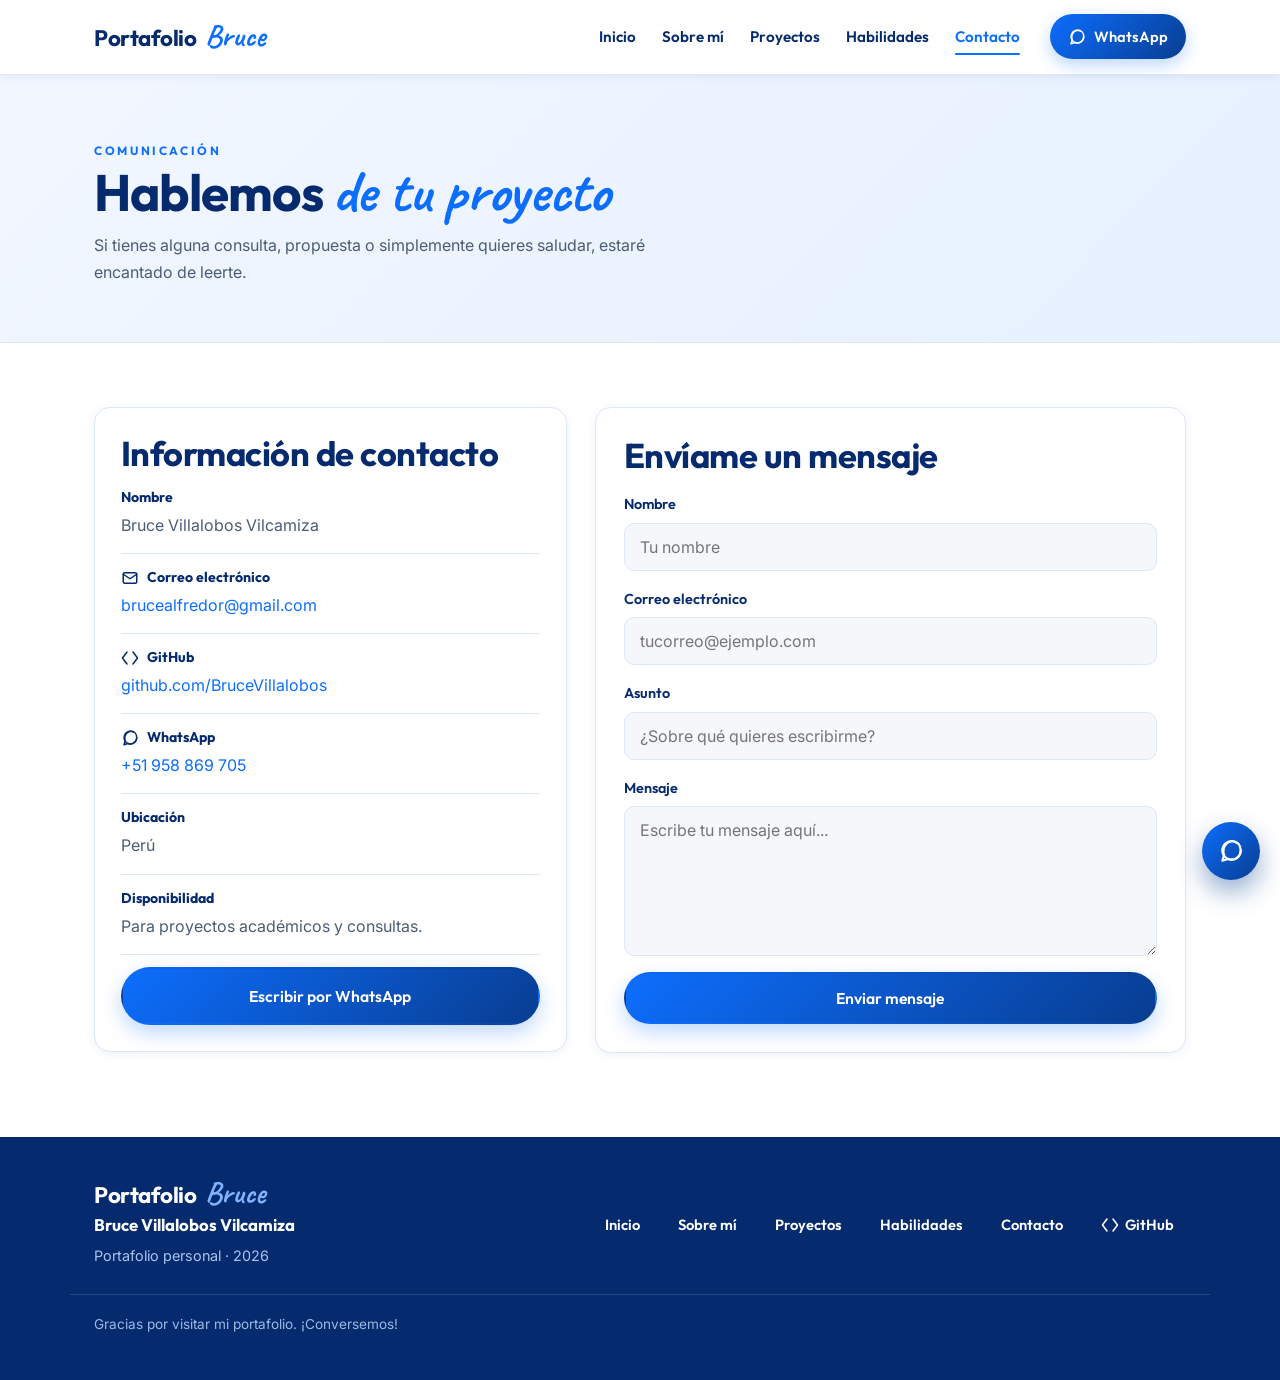
==== contacto.html @ bee2d240 "Mover archivos a la raíz" ====
﻿    <!DOCTYPE html>
    <html lang="es">
    <head>
        <meta charset="UTF-8">
        <meta name="viewport" content="width=device-width, initial-scale=1.0">
        <meta name="description" content="Datos de contacto y formulario de Bruce Villalobos Vilcamiza.">
        <meta name="theme-color" content="#083D91">
        <title>Portafolio Bruce | Contacto</title>

        <link rel="preconnect" href="https://fonts.googleapis.com">
        <link rel="preconnect" href="https://fonts.gstatic.com" crossorigin>
        <link href="https://fonts.googleapis.com/css2?family=Caveat:wght@600;700&family=Inter:wght@400;500;600&family=Outfit:wght@400;600;700;800&display=swap" rel="stylesheet">

        <link rel="stylesheet" href="css/styles.css">
    </head>
    <body>

    <a class="skip-link" href="#contenido">Saltar al contenido</a>

    <header class="site-header">
        <div class="header-inner">
            <a class="logo" href="index.html" aria-label="Portafolio Bruce, ir al inicio">
                <span class="logo-portafolio">Portafolio</span>
                <span class="logo-bruce">Bruce</span>
            </a>

            <nav aria-label="Navegación principal">
                <ul>
                    <li><a href="index.html">Inicio</a></li>
                    <li><a href="sobre-mi.html">Sobre mí</a></li>
                    <li><a href="proyectos.html">Proyectos</a></li>
                    <li><a href="habilidades.html">Habilidades</a></li>
                    <li><a class="activo" href="contacto.html">Contacto</a></li>
                </ul>
            </nav>

            <a class="btn-whatsapp" href="https://wa.me/51958869705?text=Hola%20Bruce%2C%20vi%20tu%20portafolio%20web%20y%20me%20gustar%C3%ADa%20contactarte."
            target="_blank" rel="noopener" aria-label="Escribir a Bruce por WhatsApp">
                <svg class="icono" viewBox="0 0 24 24" fill="none" stroke="currentColor" stroke-width="2" stroke-linecap="round" stroke-linejoin="round" aria-hidden="true">
                    <path d="M21 11.5a8.5 8.5 0 1 1-3.8-7.1"/>
                    <path d="M21 11.5c0 4.7-3.8 8.5-8.5 8.5-1.1 0-2.2-.2-3.1-.6L4 21l1.6-5.4a8.4 8.4 0 0 1-.6-3.1C5 6.8 8.8 3 13.5 3S21 6.8 21 11.5Z"/>
                </svg>
                <span>WhatsApp</span>
            </a>
        </div>
    </header>

    <main id="contenido">

        <section class="page-header">
            <div class="container">
                <p class="eyebrow">Comunicación</p>
                <h1>Hablemos <span class="script">de tu proyecto</span></h1>
                <p>Si tienes alguna consulta, propuesta o simplemente quieres saludar, estaré encantado de leerte.</p>
            </div>
        </section>

        <section>
            <div class="container contact-grid">

                <!-- ============ INFORMACIÓN DE CONTACTO ============ -->
                <article class="card">
                    <h2>Información de contacto</h2>

                    <div class="contact-item">
                        <strong>Nombre</strong>
                        <span>Bruce Villalobos Vilcamiza</span>
                    </div>

                    <div class="contact-item">
                        <strong>
                            <svg class="icono" viewBox="0 0 24 24" fill="none" stroke="currentColor" stroke-width="2" stroke-linecap="round" stroke-linejoin="round" aria-hidden="true">
                                <rect x="3" y="5" width="18" height="14" rx="2"/>
                                <path d="m3 7 9 6 9-6"/>
                            </svg>
                            Correo electrónico
                        </strong>
                        <span><a href="mailto:brucealfredor@gmail.com">brucealfredor@gmail.com</a></span>
                    </div>

                    <div class="contact-item">
                        <strong>
                            <svg class="icono" viewBox="0 0 24 24" fill="none" stroke="currentColor" stroke-width="2" stroke-linecap="round" stroke-linejoin="round" aria-hidden="true">
                                <polyline points="8 4 2 12 8 20"/>
                                <polyline points="16 4 22 12 16 20"/>
                            </svg>
                            GitHub
                        </strong>
                        <span><a href="https://github.com/BruceVillalobos" target="_blank" rel="noopener">github.com/BruceVillalobos</a></span>
                    </div>

                    <div class="contact-item">
                        <strong>
                            <svg class="icono" viewBox="0 0 24 24" fill="none" stroke="currentColor" stroke-width="2" stroke-linecap="round" stroke-linejoin="round" aria-hidden="true">
                                <path d="M21 11.5a8.5 8.5 0 1 1-3.8-7.1"/>
                                <path d="M21 11.5c0 4.7-3.8 8.5-8.5 8.5-1.1 0-2.2-.2-3.1-.6L4 21l1.6-5.4a8.4 8.4 0 0 1-.6-3.1C5 6.8 8.8 3 13.5 3S21 6.8 21 11.5Z"/>
                            </svg>
                            WhatsApp
                        </strong>
                        <span><a href="https://wa.me/51958869705" target="_blank" rel="noopener">+51 958 869 705</a></span>
                    </div>

                    <div class="contact-item">
                        <strong>Ubicación</strong>
                        <span>Perú</span>
                    </div>

                    <div class="contact-item">
                        <strong>Disponibilidad</strong>
                        <span>Para proyectos académicos y consultas.</span>
                    </div>

                    <a class="btn" href="https://wa.me/51958869705?text=Hola%20Bruce%2C%20vi%20tu%20portafolio%20web%20y%20me%20gustar%C3%ADa%20contactarte."
                    target="_blank" rel="noopener">Escribir por WhatsApp</a>
                </article>

                <!-- ============ FORMULARIO ============ -->
                <form action="mailto:brucealfredor@gmail.com" method="post" enctype="text/plain">
                    <h2>Envíame un mensaje</h2>

                    <div class="form-group">
                        <label for="nombre">Nombre</label>
                        <input type="text" id="nombre" name="nombre" placeholder="Tu nombre" required>
                    </div>

                    <div class="form-group">
                        <label for="correo">Correo electrónico</label>
                        <input type="email" id="correo" name="correo" placeholder="tucorreo@ejemplo.com" required>
                    </div>

                    <div class="form-group">
                        <label for="asunto">Asunto</label>
                        <input type="text" id="asunto" name="asunto" placeholder="¿Sobre qué quieres escribirme?" required>
                    </div>

                    <div class="form-group">
                        <label for="mensaje">Mensaje</label>
                        <textarea id="mensaje" name="mensaje" placeholder="Escribe tu mensaje aquí..." required></textarea>
                    </div>

                    <button class="btn" type="submit">Enviar mensaje</button>
                </form>

            </div>
        </section>

    </main>

    <footer class="site-footer">
        <div class="footer-inner">
            <div>
                <a class="logo footer-logo" href="index.html">
                    <span class="logo-portafolio">Portafolio</span>
                    <span class="logo-bruce">Bruce</span>
                </a>
                <strong>Bruce Villalobos Vilcamiza</strong>
                <p>Portafolio personal · 2026</p>
            </div>

            <nav class="footer-links" aria-label="Enlaces del pie de página">
                <a href="index.html">Inicio</a>
                <a href="sobre-mi.html">Sobre mí</a>
                <a href="proyectos.html">Proyectos</a>
                <a href="habilidades.html">Habilidades</a>
                <a href="contacto.html">Contacto</a>
                <a class="footer-github" href="https://github.com/BruceVillalobos" target="_blank" rel="noopener">
                    <svg class="icono" viewBox="0 0 24 24" fill="none" stroke="currentColor" stroke-width="2" stroke-linecap="round" stroke-linejoin="round" aria-hidden="true">
                        <polyline points="8 4 2 12 8 20"/>
                        <polyline points="16 4 22 12 16 20"/>
                    </svg>
                    GitHub
                </a>
            </nav>
        </div>

        <p class="footer-bottom">Gracias por visitar mi portafolio. ¡Conversemos!</p>
    </footer>

    <a class="whatsapp-float" href="https://wa.me/51958869705?text=Hola%20Bruce%2C%20vi%20tu%20portafolio%20web%20y%20me%20gustar%C3%ADa%20contactarte."
    target="_blank" rel="noopener" aria-label="Contactar a Bruce por WhatsApp">
        <svg class="icono" viewBox="0 0 24 24" fill="none" stroke="currentColor" stroke-width="2" stroke-linecap="round" stroke-linejoin="round" aria-hidden="true">
            <path d="M21 11.5a8.5 8.5 0 1 1-3.8-7.1"/>
            <path d="M21 11.5c0 4.7-3.8 8.5-8.5 8.5-1.1 0-2.2-.2-3.1-.6L4 21l1.6-5.4a8.4 8.4 0 0 1-.6-3.1C5 6.8 8.8 3 13.5 3S21 6.8 21 11.5Z"/>
        </svg>
    </a>

    </body>
    </html>
---- css/styles.css ----
﻿    /* =========================================================
    PORTAFOLIO BRUCE · Hoja de estilos principal
    Tecnologías: HTML5 + CSS3 (SIN JavaScript)
    Autor: Bruce Villalobos Vilcamiza
    ========================================================= */

    /* ---------- 1. RESET Y VARIABLES ---------- */
    *,
    *::before,
    *::after {
        box-sizing: border-box;
        margin: 0;
        padding: 0;
    }

    :root {
        --azul-profundo:  #052A6E;
        --azul-oscuro:    #083D91;
        --azul-electrico: #0D6EFD;
        --azul-medio:     #3B82F6;
        --azul-claro:     #E6F0FF;
        --azul-hielo:     #F2F7FF;
        --blanco:         #FFFFFF;
        --gris-azulado:   #F5F7FA;
        --texto:          #0E1B2E;
        --texto-suave:    #4C5C75;
        --borde:          #DCE7F7;

        --sombra-sm: 0 2px 10px rgba(8, 61, 145, .07);
        --sombra:    0 10px 28px rgba(8, 61, 145, .10);
        --sombra-lg: 0 20px 45px rgba(8, 61, 145, .18);

        --degradado:      linear-gradient(135deg, #0D6EFD 0%, #083D91 100%);
        --degradado-hero: linear-gradient(135deg, #052A6E 0%, #083D91 50%, #0D6EFD 100%);

        --fuente-titulos: 'Outfit', 'Segoe UI', sans-serif;
        --fuente-texto:   'Inter', 'Segoe UI', sans-serif;
        --fuente-script:  'Caveat', cursive;

        --radio:     16px;
        --radio-sm:  10px;
        --ancho-max: 1140px;
    }

    /* ---------- 2. BASE ---------- */
    html { scroll-behavior: smooth; -webkit-text-size-adjust: 100%; }

    body {
        font-family: var(--fuente-texto);
        font-size: 1rem;
        line-height: 1.7;
        color: var(--texto);
        background: var(--blanco);
        overflow-x: hidden;
    }

    img, svg { max-width: 100%; height: auto; display: block; }

    a { color: var(--azul-electrico); text-decoration: none; transition: color .25s ease; }
    a:hover { color: var(--azul-oscuro); }

    ul, ol { list-style-position: inside; }

    code {
        font-family: 'Courier New', monospace;
        background: var(--azul-claro);
        color: var(--azul-oscuro);
        padding: 2px 6px;
        border-radius: 6px;
        font-size: .9em;
    }

    /* ---------- 3. TIPOGRAFÍA ---------- */
    h1, h2, h3, h4 {
        font-family: var(--fuente-titulos);
        font-weight: 700;
        line-height: 1.15;
        color: var(--azul-profundo);
        letter-spacing: -.015em;
    }
    h1 { font-size: clamp(2rem, 5vw, 3.2rem); }
    h2 { font-size: clamp(1.5rem, 3.4vw, 2.15rem); }
    h3 { font-size: clamp(1.12rem, 2.2vw, 1.3rem); }
    p  { color: var(--texto-suave); }

    .script {
        font-family: var(--fuente-script);
        font-weight: 700;
        color: var(--azul-electrico);
        font-size: 1.18em;
        line-height: 1;
    }

    .eyebrow {
        font-family: var(--fuente-titulos);
        font-size: .75rem;
        font-weight: 700;
        letter-spacing: .22em;
        text-transform: uppercase;
        color: var(--azul-electrico);
    }

    /* ---------- 4. LAYOUT ---------- */
    .container {
        width: 100%;
        max-width: var(--ancho-max);
        margin: 0 auto;
        padding: 0 24px;
    }
    section { padding: 64px 0; }
    .section-alt { background: var(--azul-hielo); }
    .section-title { max-width: 640px; margin-bottom: 36px; }
    .section-title p { margin-top: 10px; }

    .grid-2 { display: grid; grid-template-columns: repeat(auto-fit, minmax(300px, 1fr)); gap: 24px; }
    .grid-3 { display: grid; grid-template-columns: repeat(auto-fit, minmax(280px, 1fr)); gap: 24px; }
    .grid-4 { display: grid; grid-template-columns: repeat(auto-fit, minmax(230px, 1fr)); gap: 20px; }

    /* ---------- 5. SKIP LINK ---------- */
    .skip-link {
        position: absolute;
        left: -9999px;
        top: 0;
        background: var(--azul-oscuro);
        color: var(--blanco);
        padding: 12px 20px;
        border-radius: 0 0 10px 0;
        z-index: 200;
    }
    .skip-link:focus { left: 0; color: var(--blanco); }

    /* ---------- 6. HEADER ---------- */
    .site-header {
        position: sticky;
        top: 0;
        z-index: 80;
        background: rgba(255, 255, 255, .94);
        backdrop-filter: blur(10px);
        border-bottom: 1px solid var(--borde);
        box-shadow: var(--sombra-sm);
    }
    .header-inner {
        max-width: var(--ancho-max);
        margin: 0 auto;
        padding: 14px 24px;
        display: flex;
        align-items: center;
        gap: 18px;
        flex-wrap: wrap;
    }
    .logo {
        display: inline-flex;
        align-items: baseline;
        gap: 8px;
        margin-right: auto;
        line-height: 1;
        color: var(--azul-profundo);
    }
    .logo-portafolio {
        font-family: var(--fuente-titulos);
        font-size: 1.4rem;
        font-weight: 700;
        letter-spacing: -.02em;
    }
    .logo-bruce {
        font-family: var(--fuente-script);
        font-size: 1.95rem;
        font-weight: 700;
        color: var(--azul-electrico);
        line-height: .8;
    }
    .logo:hover .logo-bruce { color: var(--azul-oscuro); }

    nav ul { display: flex; flex-wrap: wrap; gap: 2px; list-style: none; }
    nav a {
        position: relative;
        display: inline-block;
        padding: 10px 12px;
        font-family: var(--fuente-titulos);
        font-size: .95rem;
        font-weight: 600;
        color: var(--azul-profundo);
        border-radius: 8px;
        transition: color .25s ease, transform .25s ease, background .25s ease;
    }
    nav a::after {
        content: "";
        position: absolute;
        left: 12px; right: 12px; bottom: 5px;
        height: 2px;
        border-radius: 2px;
        background: var(--azul-electrico);
        transform: scaleX(0);
        transform-origin: left;
        transition: transform .3s ease;
    }
    nav a:hover, nav a:focus-visible {
        color: var(--azul-electrico);
        transform: translateY(-2px);
        background: var(--azul-hielo);
    }
    nav a:hover::after,
    nav a:focus-visible::after,
    nav a.activo::after { transform: scaleX(1); }
    nav a.activo { color: var(--azul-electrico); }

    .btn-whatsapp {
        display: inline-flex;
        align-items: center;
        gap: 8px;
        padding: 10px 18px;
        min-height: 44px;
        border-radius: 999px;
        background: var(--degradado);
        color: var(--blanco);
        font-family: var(--fuente-titulos);
        font-size: .92rem;
        font-weight: 600;
        box-shadow: 0 6px 16px rgba(13, 110, 253, .28);
        transition: transform .25s ease, box-shadow .25s ease;
    }
    .btn-whatsapp:hover {
        color: var(--blanco);
        transform: translateY(-2px);
        box-shadow: 0 10px 22px rgba(13, 110, 253, .40);
    }
    .icono { width: 18px; height: 18px; flex-shrink: 0; }

    /* ---------- 7. BOTONES ---------- */
    .btn {
        display: inline-flex;
        align-items: center;
        justify-content: center;
        gap: 8px;
        padding: 14px 28px;
        min-height: 48px;
        border: 2px solid transparent;
        border-radius: 999px;
        background: var(--degradado);
        color: var(--blanco);
        font-family: var(--fuente-titulos);
        font-size: .98rem;
        font-weight: 600;
        cursor: pointer;
        text-align: center;
        box-shadow: 0 8px 20px rgba(13, 110, 253, .26);
        transition: transform .25s ease, box-shadow .25s ease, background .25s ease, color .25s ease;
    }
    .btn:hover {
        color: var(--blanco);
        transform: translateY(-3px);
        box-shadow: 0 14px 28px rgba(13, 110, 253, .38);
    }
    .btn:active { transform: translateY(-1px); }
    .btn-secundario {
        background: var(--blanco);
        color: var(--azul-oscuro);
        border-color: var(--azul-claro);
        box-shadow: var(--sombra-sm);
    }
    .btn-secundario:hover {
        background: var(--azul-claro);
        color: var(--azul-profundo);
        box-shadow: var(--sombra);
    }
    .buttons { display: flex; flex-wrap: wrap; gap: 14px; margin-top: 28px; }

    /* ---------- 8. HERO ---------- */
    .hero {
        position: relative;
        overflow: hidden;
        padding: 84px 0 96px;
        background: var(--degradado-hero);
        color: var(--blanco);
    }
    .hero::before {
        content: "";
        position: absolute; inset: 0;
        background-image:
            linear-gradient(rgba(255, 255, 255, .055) 1px, transparent 1px),
            linear-gradient(90deg, rgba(255, 255, 255, .055) 1px, transparent 1px);
        background-size: 46px 46px;
        pointer-events: none;
    }
    .hero::after {
        content: "";
        position: absolute;
        width: 560px; height: 560px;
        top: -180px; right: -180px;
        border-radius: 50%;
        background: radial-gradient(circle, rgba(59, 130, 246, .55) 0%, rgba(59, 130, 246, 0) 70%);
        pointer-events: none;
    }
    .hero .container { position: relative; z-index: 1; }
    .hero-grid {
        display: grid;
        grid-template-columns: 1.25fr .85fr;
        gap: 48px;
        align-items: center;
    }
    .hero .eyebrow { color: #8FB8FF; }
    .hero-title { display: flex; flex-direction: column; gap: 4px; margin: 14px 0 0; color: var(--blanco); }
    .hero-saludo {
        font-family: var(--fuente-texto);
        font-size: clamp(1rem, 2.2vw, 1.2rem);
        font-weight: 500;
        color: var(--azul-claro);
    }
    .hero-nombre { font-size: clamp(2.1rem, 6vw, 3.5rem); font-weight: 800; line-height: 1.05; }
    .hero-apellido {
        font-family: var(--fuente-script);
        font-size: clamp(2.3rem, 6.6vw, 3.9rem);
        font-weight: 700;
        color: #7FB2FF;
        line-height: .95;
    }
    .hero-rol {
        display: inline-block;
        margin-top: 18px;
        padding-left: 14px;
        border-left: 4px solid var(--azul-medio);
        font-family: var(--fuente-titulos);
        font-size: clamp(1rem, 2.2vw, 1.18rem);
        font-weight: 600;
        color: var(--blanco);
    }
    .hero-texto { margin-top: 16px; max-width: 54ch; color: #D3E3FF; }
    .hero .btn-secundario {
        background: rgba(255, 255, 255, .10);
        border-color: rgba(255, 255, 255, .55);
        color: var(--blanco);
        box-shadow: none;
    }
    .hero .btn-secundario:hover { background: rgba(255, 255, 255, .20); color: var(--blanco); }

    .profile-card {
        padding: 30px 26px;
        text-align: center;
        border-radius: 24px;
        background: rgba(255, 255, 255, .10);
        border: 1px solid rgba(255, 255, 255, .26);
        backdrop-filter: blur(6px);
        box-shadow: var(--sombra-lg);
    }
    .avatar {
        width: 122px; height: 122px;
        margin: 0 auto 18px;
        border-radius: 50%;
        display: flex;
        align-items: center;
        justify-content: center;
        background: var(--degradado);
        border: 4px solid rgba(255, 255, 255, .35);
        color: var(--blanco);
        font-family: var(--fuente-titulos);
        font-size: 2.4rem;
        font-weight: 800;
        letter-spacing: .02em;
    }
    .profile-card h2 { color: var(--blanco); font-size: 1.25rem; }
    .profile-card p  { color: var(--azul-claro); font-size: .95rem; margin-top: 6px; }

    /* ---------- 9. TARJETAS ---------- */
    .card {
        position: relative;
        display: flex;
        flex-direction: column;
        gap: 12px;
        padding: 26px;
        background: var(--blanco);
        border: 1px solid var(--borde);
        border-radius: var(--radio);
        box-shadow: var(--sombra-sm);
        transition: transform .3s ease, box-shadow .3s ease, border-color .3s ease;
    }
    .card:hover {
        transform: translateY(-6px);
        border-color: var(--azul-medio);
        box-shadow: var(--sombra);
    }
    .card-icon {
        width: 48px; height: 48px;
        display: flex;
        align-items: center;
        justify-content: center;
        border-radius: 14px;
        background: var(--azul-claro);
        color: var(--azul-electrico);
        flex-shrink: 0;
    }
    .card-icon svg { width: 24px; height: 24px; }

    /* ---------- 10. TARJETAS DE PROYECTO ---------- */
    .project-card { gap: 14px; }

    .project-media {
        position: relative;
        margin: 0;
        width: 100%;
        aspect-ratio: 16 / 9;
        border-radius: 12px;
        overflow: hidden;
        background: linear-gradient(135deg, var(--azul-claro) 0%, var(--azul-hielo) 100%);
        border: 1px solid var(--borde);
    }

    .project-media img {
        width: 100%;
        height: 100%;
        object-fit: cover;
        object-position: center;
        display: block;
        transition: transform .5s ease;
    }

    .project-card:hover .project-media img { transform: scale(1.05); }

    .project-media::after {
        content: "";
        position: absolute;
        inset: 0;
        background: linear-gradient(
            180deg,
            rgba(5, 42, 110, 0) 55%,
            rgba(5, 42, 110, .35) 100%
        );
        pointer-events: none;
        transition: opacity .4s ease;
    }
    .project-card:hover .project-media::after { opacity: .75; }

    .project-number {
        font-family: var(--fuente-titulos);
        font-size: .8rem;
        font-weight: 700;
        letter-spacing: .18em;
        color: var(--azul-medio);
    }
    .project-card .btn { margin-top: auto; align-self: flex-start; }

    /* ---------- 11. BADGES ---------- */
    .badges { display: flex; flex-wrap: wrap; gap: 8px; }
    .badge {
        display: inline-block;
        padding: 6px 14px;
        border-radius: 999px;
        background: var(--azul-claro);
        color: var(--azul-oscuro);
        font-family: var(--fuente-titulos);
        font-size: .8rem;
        font-weight: 600;
    }

    /* ---------- 12. LISTAS ---------- */
    .list { list-style: none; display: flex; flex-direction: column; gap: 10px; }
    .list li { position: relative; padding-left: 26px; color: var(--texto-suave); }
    .list li::before {
        content: "";
        position: absolute;
        left: 0; top: .62em;
        width: 9px; height: 9px;
        border-radius: 50%;
        background: var(--degradado);
    }

    /* ---------- 13. SKILLS ---------- */
    .skill-list { list-style: none; display: flex; flex-direction: column; gap: 18px; }
    .skill-name {
        display: flex;
        justify-content: space-between;
        gap: 12px;
        margin-bottom: 8px;
        font-family: var(--fuente-titulos);
        font-size: .92rem;
        font-weight: 600;
        color: var(--azul-profundo);
    }
    .skill-name span:last-child { color: var(--texto-suave); font-weight: 500; }
    .skill-bar { height: 10px; border-radius: 999px; background: var(--azul-claro); overflow: hidden; }
    .skill-level { height: 100%; border-radius: 999px; background: var(--degradado); }

    /* ---------- 14. PAGE HEADER ---------- */
    .page-header {
        padding: 56px 0;
        background: linear-gradient(135deg, var(--azul-hielo) 0%, var(--azul-claro) 100%);
        border-bottom: 1px solid var(--borde);
    }
    .page-header p { margin-top: 10px; max-width: 62ch; }

    /* ---------- 15. CTA ---------- */
    .cta {
        display: flex;
        flex-wrap: wrap;
        align-items: center;
        justify-content: space-between;
        gap: 22px;
        padding: 32px 34px;
        border-radius: var(--radio);
        background: var(--degradado);
        color: var(--blanco);
        box-shadow: var(--sombra);
    }
    .cta h2, .cta h3 { color: var(--blanco); }
    .cta p { color: #D3E3FF; margin-top: 6px; }
    .cta .btn { background: var(--blanco); color: var(--azul-oscuro); box-shadow: 0 8px 20px rgba(0, 0, 0, .18); }
    .cta .btn:hover { background: var(--azul-claro); color: var(--azul-profundo); }

    /* ---------- 16. CONTACTO Y FORMULARIOS ---------- */
    .contact-grid {
        display: grid;
        grid-template-columns: 1fr 1.25fr;
        gap: 28px;
        align-items: start;
    }
    .contact-item {
        display: flex;
        flex-direction: column;
        gap: 2px;
        padding-bottom: 14px;
        border-bottom: 1px solid var(--borde);
    }
    .contact-item:last-child { border-bottom: none; padding-bottom: 0; }
    .contact-item strong {
        display: flex;
        align-items: center;
        gap: 8px;
        font-family: var(--fuente-titulos);
        font-size: .88rem;
        color: var(--azul-profundo);
    }
    .contact-item span { color: var(--texto-suave); word-break: break-word; }

    form {
        display: flex;
        flex-direction: column;
        gap: 16px;
        padding: 28px;
        background: var(--blanco);
        border: 1px solid var(--borde);
        border-radius: var(--radio);
        box-shadow: var(--sombra-sm);
        width: 100%;
    }
    .form-nota {
        font-size: .88rem;
        background: var(--azul-hielo);
        border-left: 4px solid var(--azul-medio);
        border-radius: 8px;
        padding: 10px 14px;
    }
    .form-group { display: flex; flex-direction: column; gap: 6px; }
    label {
        font-family: var(--fuente-titulos);
        font-size: .9rem;
        font-weight: 600;
        color: var(--azul-profundo);
    }
    input, textarea, select {
        width: 100%;
        font-family: inherit;
        font-size: 1rem;
        color: var(--texto);
        padding: 13px 15px;
        border: 1px solid var(--borde);
        border-radius: var(--radio-sm);
        background: var(--gris-azulado);
        transition: border-color .25s ease, box-shadow .25s ease, background .25s ease;
    }
    input:focus, textarea:focus, select:focus {
        outline: none;
        background: var(--blanco);
        border-color: var(--azul-electrico);
        box-shadow: 0 0 0 4px rgba(13, 110, 253, .15);
    }
    textarea { min-height: 150px; resize: vertical; }

    /* ---------- 17. COMPONENTES PROYECTOS INTERNOS ---------- */
    .price { font-family: var(--fuente-titulos); font-size: 1.15rem; font-weight: 700; color: var(--azul-oscuro); }
    .stars { color: var(--azul-electrico); letter-spacing: 3px; font-size: 1.05rem; }

    .review-card { gap: 10px; }
    .review-author { display: flex; align-items: center; gap: 12px; margin-top: 6px; }
    .review-avatar {
        width: 44px; height: 44px;
        border-radius: 50%;
        display: flex;
        align-items: center;
        justify-content: center;
        background: var(--degradado);
        color: var(--blanco);
        font-family: var(--fuente-titulos);
        font-weight: 700;
        font-size: .95rem;
        flex-shrink: 0;
    }
    .review-author strong { display: block; font-family: var(--fuente-titulos); font-size: .95rem; color: var(--azul-profundo); }
    .review-author small { color: var(--texto-suave); }

    .faq-item {
        background: var(--blanco);
        border: 1px solid var(--borde);
        border-radius: var(--radio-sm);
        padding: 16px 20px;
        margin-bottom: 12px;
        transition: border-color .25s ease, box-shadow .25s ease;
    }
    .faq-item[open] { border-color: var(--azul-medio); box-shadow: var(--sombra-sm); }
    .faq-item summary {
        cursor: pointer;
        font-family: var(--fuente-titulos);
        font-weight: 600;
        color: var(--azul-profundo);
        list-style: none;
        display: flex;
        justify-content: space-between;
        gap: 12px;
        align-items: center;
    }
    .faq-item summary::-webkit-details-marker { display: none; }
    .faq-item summary::after {
        content: "+";
        font-size: 1.4rem;
        line-height: 1;
        color: var(--azul-electrico);
        transition: transform .25s ease;
    }
    .faq-item[open] summary::after { content: "–"; }
    .faq-item p { margin-top: 12px; }

    .project-nav { display: flex; flex-wrap: wrap; gap: 12px; margin-top: 28px; }

    /* ---------- 18. FOOTER ---------- */
    .site-footer {
        margin-top: 20px;
        padding: 44px 0;
        background: var(--azul-profundo);
        color: #C7D8F5;
    }
    .footer-inner {
        max-width: var(--ancho-max);
        margin: 0 auto;
        padding: 0 24px;
        display: flex;
        flex-wrap: wrap;
        align-items: center;
        justify-content: space-between;
        gap: 24px;
    }
    .footer-inner strong {
        display: block;
        font-family: var(--fuente-titulos);
        font-size: 1.05rem;
        color: var(--blanco);
    }
    .footer-inner p { color: #A9C4EC; font-size: .9rem; margin-top: 4px; }
    .footer-logo .logo-portafolio { color: var(--blanco); }
    .footer-logo .logo-bruce      { color: #7FB2FF; }
    .footer-links { display: flex; flex-wrap: wrap; align-items: center; gap: 6px 14px; }
    .site-footer a { color: var(--blanco); font-size: .92rem; transition: color .25s ease, opacity .25s ease; }
    .site-footer a:hover { color: #9CC6FF; }
    .footer-github { display: inline-flex; align-items: center; gap: 6px; }
    .footer-bottom {
        max-width: var(--ancho-max);
        margin: 26px auto 0;
        padding: 18px 24px 0;
        border-top: 1px solid rgba(255, 255, 255, .14);
        font-size: .85rem;
        color: #9DB9E4;
    }

    /* ---------- 19. WHATSAPP FLOTANTE ---------- */
    .whatsapp-float {
        position: fixed;
        right: 20px; bottom: 20px;
        z-index: 90;
        width: 58px; height: 58px;
        display: flex;
        align-items: center;
        justify-content: center;
        border-radius: 50%;
        background: var(--degradado);
        color: var(--blanco);
        box-shadow: 0 12px 26px rgba(8, 61, 145, .42);
        transition: transform .25s ease, box-shadow .25s ease;
    }
    .whatsapp-float:hover {
        color: var(--blanco);
        transform: translateY(-4px) scale(1.06);
        box-shadow: 0 18px 34px rgba(8, 61, 145, .52);
    }
    .whatsapp-float .icono { width: 26px; height: 26px; }

    /* ---------- 20. RESPONSIVE TABLET ---------- */
    @media (max-width: 1024px) {
        section { padding: 56px 0; }
        .hero { padding: 68px 0 78px; }
        .hero-grid { grid-template-columns: 1fr; gap: 36px; }
        .profile-card { max-width: 420px; }
        .contact-grid { grid-template-columns: 1fr; }
        .grid-4 { gap: 18px; }
    }

    /* ---------- 21. RESPONSIVE TABLET PEQUEÑA ---------- */
    @media (max-width: 860px) {
        .header-inner { padding: 12px 20px; gap: 10px; }
        nav { order: 3; width: 100%; }
        nav ul { justify-content: center; gap: 0 2px; }
        nav a { padding: 9px 11px; font-size: .9rem; }
        nav a::after { left: 11px; right: 11px; }
        .logo-portafolio { font-size: 1.25rem; }
        .logo-bruce      { font-size: 1.7rem; }
        .cta {
            flex-direction: column;
            align-items: flex-start;
            text-align: left;
            padding: 28px;
        }
        .cta .btn { width: 100%; }
    }

    /* ---------- 22. RESPONSIVE CELULAR ---------- */
    @media (max-width: 640px) {
        .container { padding: 0 18px; }
        section { padding: 46px 0; }
        .hero { padding: 52px 0 60px; text-align: left; }
        .hero-texto { max-width: 100%; }
        .buttons { flex-direction: column; align-items: stretch; }
        .buttons .btn { width: 100%; }
        .profile-card { max-width: 100%; padding: 24px 20px; }
        .avatar { width: 104px; height: 104px; font-size: 2rem; }
        .page-header { padding: 42px 0; }
        .card { padding: 22px; }
        .grid-2, .grid-3, .grid-4 { grid-template-columns: 1fr; }
        form { padding: 22px; }
        .footer-inner { flex-direction: column; align-items: flex-start; gap: 18px; }
        .footer-links { gap: 8px 16px; }
        .site-footer { padding-bottom: 84px; }
        .whatsapp-float { right: 14px; bottom: 14px; width: 54px; height: 54px; }
        .project-card:hover .project-media img { transform: none; }
    }

    /* ---------- 23. RESPONSIVE CELULAR PEQUEÑO ---------- */
    @media (max-width: 400px) {
        .container { padding: 0 14px; }
        .header-inner { padding: 10px 14px; gap: 8px; }
        .logo-portafolio { font-size: 1.1rem; }
        .logo-bruce      { font-size: 1.5rem; }
        .btn-whatsapp { padding: 10px 12px; }
        .btn-whatsapp span { display: none; }
        nav a { padding: 8px 9px; font-size: .84rem; }
        nav a::after { left: 9px; right: 9px; bottom: 3px; }
        h1 { font-size: 1.85rem; }
        h2 { font-size: 1.4rem; }
        .hero-nombre  { font-size: 1.9rem; }
        .hero-apellido { font-size: 2.1rem; }
        .card { padding: 18px; }
        .btn { padding: 13px 22px; font-size: .94rem; }
        .badge { font-size: .75rem; padding: 5px 11px; }
    }

    /* ---------- 24. ACCESIBILIDAD ---------- */
    :focus-visible { outline: 3px solid var(--azul-electrico); outline-offset: 2px; border-radius: 6px; }

    @media (prefers-reduced-motion: reduce) {
        *, *::before, *::after {
            animation-duration: .01ms !important;
            transition-duration: .01ms !important;
            scroll-behavior: auto !important;
        }
    }
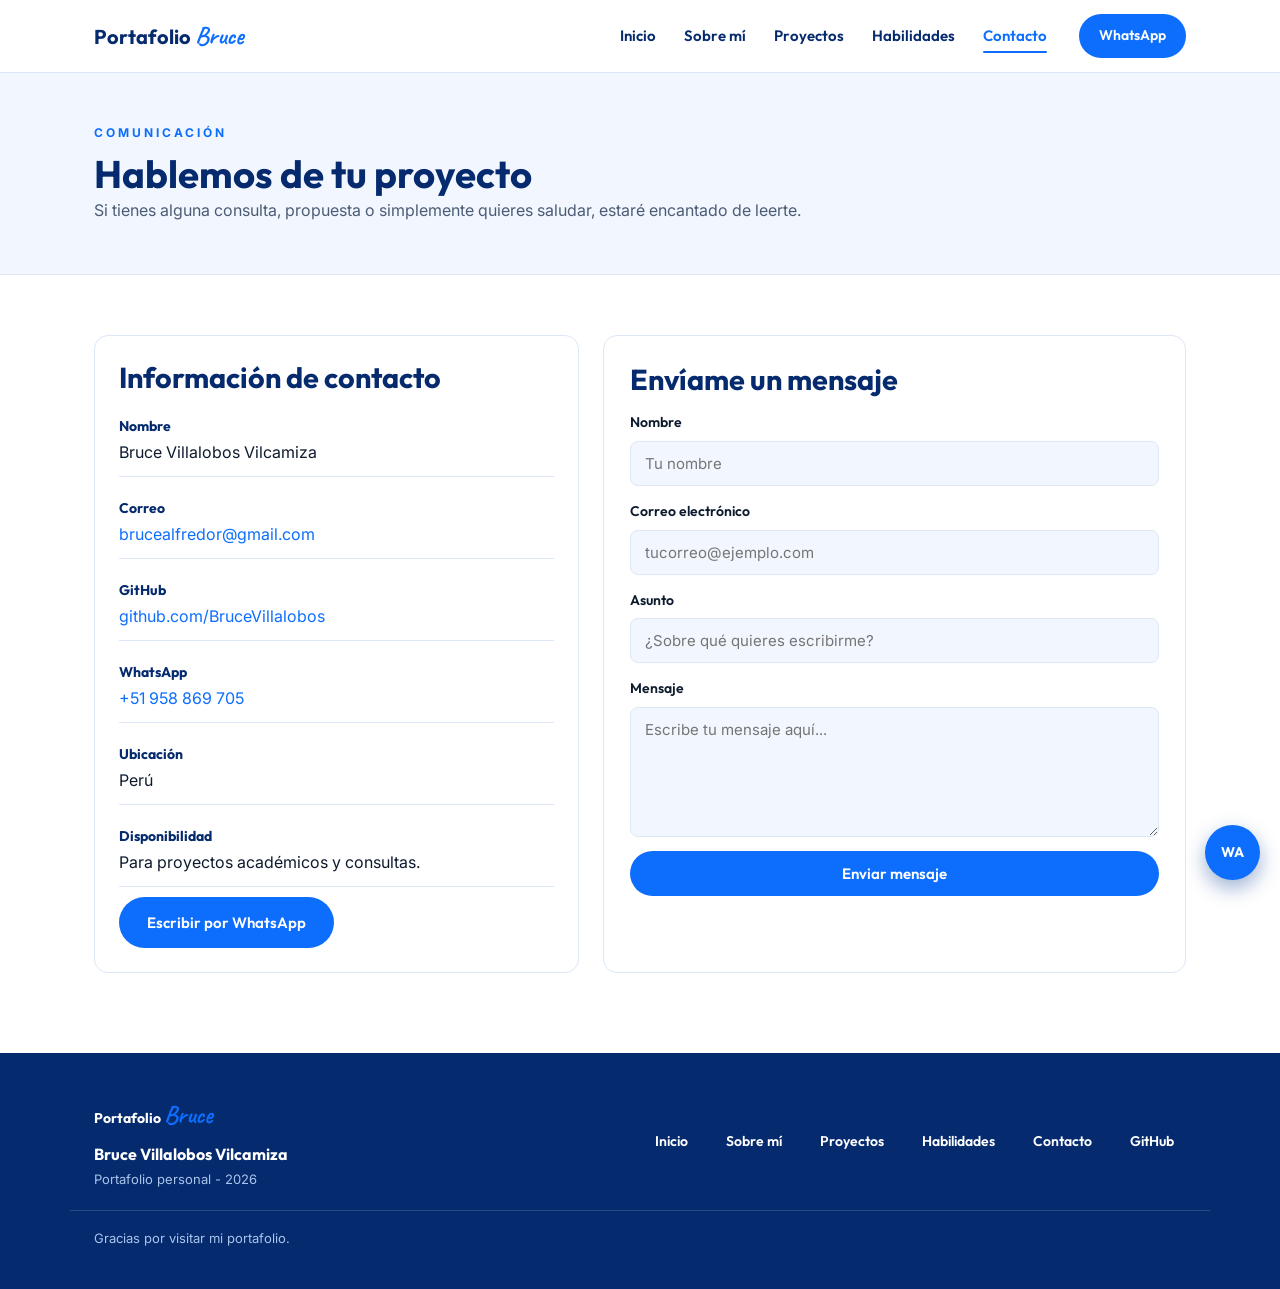
==== commit ab53253d: "Portafolio final con sangría y estructura limpia" ====
--- a/contacto.html
+++ b/contacto.html
@@ -3,186 +3,108 @@
     <head>
         <meta charset="UTF-8">
         <meta name="viewport" content="width=device-width, initial-scale=1.0">
+        <title>Portafolio Bruce | Contacto</title>
         <meta name="description" content="Datos de contacto y formulario de Bruce Villalobos Vilcamiza.">
-        <meta name="theme-color" content="#083D91">
-        <title>Portafolio Bruce | Contacto</title>
-
-        <link rel="preconnect" href="https://fonts.googleapis.com">
-        <link rel="preconnect" href="https://fonts.gstatic.com" crossorigin>
-        <link href="https://fonts.googleapis.com/css2?family=Caveat:wght@600;700&family=Inter:wght@400;500;600&family=Outfit:wght@400;600;700;800&display=swap" rel="stylesheet">
-
+        <link rel="icon" type="image/svg+xml" href="favicon.svg">
+        <link href="https://fonts.googleapis.com/css2?family=Caveat:wght@700&family=Inter:wght@400;500&family=Outfit:wght@600;700;800&display=swap" rel="stylesheet">
         <link rel="stylesheet" href="css/styles.css">
     </head>
     <body>
-
-    <a class="skip-link" href="#contenido">Saltar al contenido</a>
-
-    <header class="site-header">
-        <div class="header-inner">
-            <a class="logo" href="index.html" aria-label="Portafolio Bruce, ir al inicio">
-                <span class="logo-portafolio">Portafolio</span>
-                <span class="logo-bruce">Bruce</span>
-            </a>
-
-            <nav aria-label="Navegación principal">
-                <ul>
-                    <li><a href="index.html">Inicio</a></li>
-                    <li><a href="sobre-mi.html">Sobre mí</a></li>
-                    <li><a href="proyectos.html">Proyectos</a></li>
-                    <li><a href="habilidades.html">Habilidades</a></li>
-                    <li><a class="activo" href="contacto.html">Contacto</a></li>
-                </ul>
-            </nav>
-
-            <a class="btn-whatsapp" href="https://wa.me/51958869705?text=Hola%20Bruce%2C%20vi%20tu%20portafolio%20web%20y%20me%20gustar%C3%ADa%20contactarte."
-            target="_blank" rel="noopener" aria-label="Escribir a Bruce por WhatsApp">
-                <svg class="icono" viewBox="0 0 24 24" fill="none" stroke="currentColor" stroke-width="2" stroke-linecap="round" stroke-linejoin="round" aria-hidden="true">
-                    <path d="M21 11.5a8.5 8.5 0 1 1-3.8-7.1"/>
-                    <path d="M21 11.5c0 4.7-3.8 8.5-8.5 8.5-1.1 0-2.2-.2-3.1-.6L4 21l1.6-5.4a8.4 8.4 0 0 1-.6-3.1C5 6.8 8.8 3 13.5 3S21 6.8 21 11.5Z"/>
-                </svg>
-                <span>WhatsApp</span>
-            </a>
-        </div>
-    </header>
-
-    <main id="contenido">
-
-        <section class="page-header">
-            <div class="container">
-                <p class="eyebrow">Comunicación</p>
-                <h1>Hablemos <span class="script">de tu proyecto</span></h1>
-                <p>Si tienes alguna consulta, propuesta o simplemente quieres saludar, estaré encantado de leerte.</p>
+        <a class="skip-link" href="#contenido">Ir al contenido</a>
+        <header class="cabecera">
+            <div class="contenedor">
+                <a class="logo" href="index.html">Portafolio <span class="logo-bruce">Bruce</span></a>
+                <nav aria-label="Menú principal">
+                    <ul>
+                        <li><a href="index.html">Inicio</a></li>
+                        <li><a href="sobre-mi.html">Sobre mí</a></li>
+                        <li><a href="proyectos.html">Proyectos</a></li>
+                        <li><a href="habilidades.html">Habilidades</a></li>
+                        <li><a class="activo" href="contacto.html">Contacto</a></li>
+                    </ul>
+                </nav>
+                <a class="btn-whatsapp" href="https://wa.me/51958869705" target="_blank" rel="noopener">WhatsApp</a>
             </div>
-        </section>
-
-        <section>
-            <div class="container contact-grid">
-
-                <!-- ============ INFORMACIÓN DE CONTACTO ============ -->
-                <article class="card">
-                    <h2>Información de contacto</h2>
-
-                    <div class="contact-item">
-                        <strong>Nombre</strong>
-                        <span>Bruce Villalobos Vilcamiza</span>
-                    </div>
-
-                    <div class="contact-item">
-                        <strong>
-                            <svg class="icono" viewBox="0 0 24 24" fill="none" stroke="currentColor" stroke-width="2" stroke-linecap="round" stroke-linejoin="round" aria-hidden="true">
-                                <rect x="3" y="5" width="18" height="14" rx="2"/>
-                                <path d="m3 7 9 6 9-6"/>
-                            </svg>
-                            Correo electrónico
-                        </strong>
-                        <span><a href="mailto:brucealfredor@gmail.com">brucealfredor@gmail.com</a></span>
-                    </div>
-
-                    <div class="contact-item">
-                        <strong>
-                            <svg class="icono" viewBox="0 0 24 24" fill="none" stroke="currentColor" stroke-width="2" stroke-linecap="round" stroke-linejoin="round" aria-hidden="true">
-                                <polyline points="8 4 2 12 8 20"/>
-                                <polyline points="16 4 22 12 16 20"/>
-                            </svg>
-                            GitHub
-                        </strong>
-                        <span><a href="https://github.com/BruceVillalobos" target="_blank" rel="noopener">github.com/BruceVillalobos</a></span>
-                    </div>
-
-                    <div class="contact-item">
-                        <strong>
-                            <svg class="icono" viewBox="0 0 24 24" fill="none" stroke="currentColor" stroke-width="2" stroke-linecap="round" stroke-linejoin="round" aria-hidden="true">
-                                <path d="M21 11.5a8.5 8.5 0 1 1-3.8-7.1"/>
-                                <path d="M21 11.5c0 4.7-3.8 8.5-8.5 8.5-1.1 0-2.2-.2-3.1-.6L4 21l1.6-5.4a8.4 8.4 0 0 1-.6-3.1C5 6.8 8.8 3 13.5 3S21 6.8 21 11.5Z"/>
-                            </svg>
-                            WhatsApp
-                        </strong>
-                        <span><a href="https://wa.me/51958869705" target="_blank" rel="noopener">+51 958 869 705</a></span>
-                    </div>
-
-                    <div class="contact-item">
-                        <strong>Ubicación</strong>
-                        <span>Perú</span>
-                    </div>
-
-                    <div class="contact-item">
-                        <strong>Disponibilidad</strong>
-                        <span>Para proyectos académicos y consultas.</span>
-                    </div>
-
-                    <a class="btn" href="https://wa.me/51958869705?text=Hola%20Bruce%2C%20vi%20tu%20portafolio%20web%20y%20me%20gustar%C3%ADa%20contactarte."
-                    target="_blank" rel="noopener">Escribir por WhatsApp</a>
-                </article>
-
-                <!-- ============ FORMULARIO ============ -->
-                <form action="mailto:brucealfredor@gmail.com" method="post" enctype="text/plain">
-                    <h2>Envíame un mensaje</h2>
-
-                    <div class="form-group">
-                        <label for="nombre">Nombre</label>
-                        <input type="text" id="nombre" name="nombre" placeholder="Tu nombre" required>
-                    </div>
-
-                    <div class="form-group">
-                        <label for="correo">Correo electrónico</label>
-                        <input type="email" id="correo" name="correo" placeholder="tucorreo@ejemplo.com" required>
-                    </div>
-
-                    <div class="form-group">
-                        <label for="asunto">Asunto</label>
-                        <input type="text" id="asunto" name="asunto" placeholder="¿Sobre qué quieres escribirme?" required>
-                    </div>
-
-                    <div class="form-group">
-                        <label for="mensaje">Mensaje</label>
-                        <textarea id="mensaje" name="mensaje" placeholder="Escribe tu mensaje aquí..." required></textarea>
-                    </div>
-
-                    <button class="btn" type="submit">Enviar mensaje</button>
-                </form>
-
+        </header>
+        <main id="contenido">
+            <section class="encabezado-pagina">
+                <div class="contenedor">
+                    <p class="etiqueta">Comunicación</p>
+                    <h1>Hablemos de tu proyecto</h1>
+                    <p>Si tienes alguna consulta, propuesta o simplemente quieres saludar, estaré encantado de leerte.</p>
+                </div>
+            </section>
+            <section>
+                <div class="contenedor contacto-grid">
+                    <article class="tarjeta">
+                        <h2>Información de contacto</h2>
+                        <div class="dato">
+                            <strong>Nombre</strong>
+                            <span>Bruce Villalobos Vilcamiza</span>
+                        </div>
+                        <div class="dato">
+                            <strong>Correo</strong>
+                            <a href="mailto:brucealfredor@gmail.com">brucealfredor@gmail.com</a>
+                        </div>
+                        <div class="dato">
+                            <strong>GitHub</strong>
+                            <a href="https://github.com/BruceVillalobos" target="_blank" rel="noopener">github.com/BruceVillalobos</a>
+                        </div>
+                        <div class="dato">
+                            <strong>WhatsApp</strong>
+                            <a href="https://wa.me/51958869705" target="_blank" rel="noopener">+51 958 869 705</a>
+                        </div>
+                        <div class="dato">
+                            <strong>Ubicación</strong>
+                            <span>Perú</span>
+                        </div>
+                        <div class="dato">
+                            <strong>Disponibilidad</strong>
+                            <span>Para proyectos académicos y consultas.</span>
+                        </div>
+                        <a class="boton" href="https://wa.me/51958869705" target="_blank" rel="noopener">Escribir por WhatsApp</a>
+                    </article>
+                    <form action="mailto:brucealfredor@gmail.com" method="post" enctype="text/plain">
+                        <h2>Envíame un mensaje</h2>
+                        <div class="campo">
+                            <label for="nombre">Nombre</label>
+                            <input type="text" id="nombre" name="nombre" placeholder="Tu nombre" required>
+                        </div>
+                        <div class="campo">
+                            <label for="correo">Correo electrónico</label>
+                            <input type="email" id="correo" name="correo" placeholder="tucorreo@ejemplo.com" required>
+                        </div>
+                        <div class="campo">
+                            <label for="asunto">Asunto</label>
+                            <input type="text" id="asunto" name="asunto" placeholder="¿Sobre qué quieres escribirme?" required>
+                        </div>
+                        <div class="campo">
+                            <label for="mensaje">Mensaje</label>
+                            <textarea id="mensaje" name="mensaje" placeholder="Escribe tu mensaje aquí..." required></textarea>
+                        </div>
+                        <button class="boton" type="submit">Enviar mensaje</button>
+                    </form>
+                </div>
+            </section>
+        </main>
+        <footer class="pie">
+            <div class="contenedor">
+                <div>
+                    <a class="logo" href="index.html">Portafolio <span class="logo-bruce">Bruce</span></a>
+                    <strong>Bruce Villalobos Vilcamiza</strong>
+                    <p>Portafolio personal - 2026</p>
+                </div>
+                <nav class="enlaces-pie" aria-label="Enlaces del pie">
+                    <a href="index.html">Inicio</a>
+                    <a href="sobre-mi.html">Sobre mí</a>
+                    <a href="proyectos.html">Proyectos</a>
+                    <a href="habilidades.html">Habilidades</a>
+                    <a href="contacto.html">Contacto</a>
+                    <a href="https://github.com/BruceVillalobos" target="_blank" rel="noopener">GitHub</a>
+                </nav>
             </div>
-        </section>
-
-    </main>
-
-    <footer class="site-footer">
-        <div class="footer-inner">
-            <div>
-                <a class="logo footer-logo" href="index.html">
-                    <span class="logo-portafolio">Portafolio</span>
-                    <span class="logo-bruce">Bruce</span>
-                </a>
-                <strong>Bruce Villalobos Vilcamiza</strong>
-                <p>Portafolio personal · 2026</p>
-            </div>
-
-            <nav class="footer-links" aria-label="Enlaces del pie de página">
-                <a href="index.html">Inicio</a>
-                <a href="sobre-mi.html">Sobre mí</a>
-                <a href="proyectos.html">Proyectos</a>
-                <a href="habilidades.html">Habilidades</a>
-                <a href="contacto.html">Contacto</a>
-                <a class="footer-github" href="https://github.com/BruceVillalobos" target="_blank" rel="noopener">
-                    <svg class="icono" viewBox="0 0 24 24" fill="none" stroke="currentColor" stroke-width="2" stroke-linecap="round" stroke-linejoin="round" aria-hidden="true">
-                        <polyline points="8 4 2 12 8 20"/>
-                        <polyline points="16 4 22 12 16 20"/>
-                    </svg>
-                    GitHub
-                </a>
-            </nav>
-        </div>
-
-        <p class="footer-bottom">Gracias por visitar mi portafolio. ¡Conversemos!</p>
-    </footer>
-
-    <a class="whatsapp-float" href="https://wa.me/51958869705?text=Hola%20Bruce%2C%20vi%20tu%20portafolio%20web%20y%20me%20gustar%C3%ADa%20contactarte."
-    target="_blank" rel="noopener" aria-label="Contactar a Bruce por WhatsApp">
-        <svg class="icono" viewBox="0 0 24 24" fill="none" stroke="currentColor" stroke-width="2" stroke-linecap="round" stroke-linejoin="round" aria-hidden="true">
-            <path d="M21 11.5a8.5 8.5 0 1 1-3.8-7.1"/>
-            <path d="M21 11.5c0 4.7-3.8 8.5-8.5 8.5-1.1 0-2.2-.2-3.1-.6L4 21l1.6-5.4a8.4 8.4 0 0 1-.6-3.1C5 6.8 8.8 3 13.5 3S21 6.8 21 11.5Z"/>
-        </svg>
-    </a>
-
+            <p class="copyright">Gracias por visitar mi portafolio.</p>
+        </footer>
+        <a class="whatsapp-flotante" href="https://wa.me/51958869705" target="_blank" rel="noopener" aria-label="Contactar por WhatsApp">WA</a>
     </body>
     </html>
--- a/css/styles.css
+++ b/css/styles.css
@@ -1,770 +1,655 @@
-﻿    /* =========================================================
-    PORTAFOLIO BRUCE · Hoja de estilos principal
-    Tecnologías: HTML5 + CSS3 (SIN JavaScript)
-    Autor: Bruce Villalobos Vilcamiza
-    ========================================================= */
-
-    /* ---------- 1. RESET Y VARIABLES ---------- */
-    *,
-    *::before,
-    *::after {
-        box-sizing: border-box;
-        margin: 0;
-        padding: 0;
-    }
+﻿    * { margin: 0; padding: 0; box-sizing: border-box; }
 
     :root {
-        --azul-profundo:  #052A6E;
-        --azul-oscuro:    #083D91;
-        --azul-electrico: #0D6EFD;
-        --azul-medio:     #3B82F6;
-        --azul-claro:     #E6F0FF;
-        --azul-hielo:     #F2F7FF;
-        --blanco:         #FFFFFF;
-        --gris-azulado:   #F5F7FA;
-        --texto:          #0E1B2E;
-        --texto-suave:    #4C5C75;
-        --borde:          #DCE7F7;
-
-        --sombra-sm: 0 2px 10px rgba(8, 61, 145, .07);
-        --sombra:    0 10px 28px rgba(8, 61, 145, .10);
-        --sombra-lg: 0 20px 45px rgba(8, 61, 145, .18);
-
-        --degradado:      linear-gradient(135deg, #0D6EFD 0%, #083D91 100%);
-        --degradado-hero: linear-gradient(135deg, #052A6E 0%, #083D91 50%, #0D6EFD 100%);
-
-        --fuente-titulos: 'Outfit', 'Segoe UI', sans-serif;
-        --fuente-texto:   'Inter', 'Segoe UI', sans-serif;
-        --fuente-script:  'Caveat', cursive;
-
-        --radio:     16px;
-        --radio-sm:  10px;
-        --ancho-max: 1140px;
-    }
-
-    /* ---------- 2. BASE ---------- */
-    html { scroll-behavior: smooth; -webkit-text-size-adjust: 100%; }
+        --azul: #0D6EFD;
+        --azul-oscuro: #083D91;
+        --gris: #4C5C75;
+        --borde: #DCE7F7;
+    }
 
     body {
-        font-family: var(--fuente-texto);
-        font-size: 1rem;
+        font-family: 'Inter', sans-serif;
         line-height: 1.7;
-        color: var(--texto);
-        background: var(--blanco);
-        overflow-x: hidden;
-    }
-
-    img, svg { max-width: 100%; height: auto; display: block; }
-
-    a { color: var(--azul-electrico); text-decoration: none; transition: color .25s ease; }
-    a:hover { color: var(--azul-oscuro); }
-
-    ul, ol { list-style-position: inside; }
-
-    code {
-        font-family: 'Courier New', monospace;
-        background: var(--azul-claro);
+        color: #0E1B2E;
+        background: white;
+    }
+
+    img {
+        max-width: 100%;
+        display: block;
+    }
+
+    a {
+        color: var(--azul);
+        text-decoration: none;
+    }
+
+    a:hover {
         color: var(--azul-oscuro);
-        padding: 2px 6px;
-        border-radius: 6px;
-        font-size: .9em;
-    }
-
-    /* ---------- 3. TIPOGRAFÍA ---------- */
-    h1, h2, h3, h4 {
-        font-family: var(--fuente-titulos);
-        font-weight: 700;
-        line-height: 1.15;
-        color: var(--azul-profundo);
-        letter-spacing: -.015em;
-    }
-    h1 { font-size: clamp(2rem, 5vw, 3.2rem); }
-    h2 { font-size: clamp(1.5rem, 3.4vw, 2.15rem); }
-    h3 { font-size: clamp(1.12rem, 2.2vw, 1.3rem); }
-    p  { color: var(--texto-suave); }
-
-    .script {
-        font-family: var(--fuente-script);
-        font-weight: 700;
-        color: var(--azul-electrico);
-        font-size: 1.18em;
-        line-height: 1;
-    }
-
-    .eyebrow {
-        font-family: var(--fuente-titulos);
-        font-size: .75rem;
-        font-weight: 700;
-        letter-spacing: .22em;
-        text-transform: uppercase;
-        color: var(--azul-electrico);
-    }
-
-    /* ---------- 4. LAYOUT ---------- */
-    .container {
-        width: 100%;
-        max-width: var(--ancho-max);
+    }
+
+    h1, h2, h3 {
+        font-family: 'Outfit', sans-serif;
+        line-height: 1.2;
+        color: #052A6E;
+    }
+
+    h1 { font-size: 2.4rem; }
+    h2 { font-size: 1.8rem; }
+    h3 { font-size: 1.15rem; }
+
+    p {
+        color: var(--gris);
+    }
+
+    .contenedor {
+        max-width: 1140px;
         margin: 0 auto;
         padding: 0 24px;
     }
-    section { padding: 64px 0; }
-    .section-alt { background: var(--azul-hielo); }
-    .section-title { max-width: 640px; margin-bottom: 36px; }
-    .section-title p { margin-top: 10px; }
-
-    .grid-2 { display: grid; grid-template-columns: repeat(auto-fit, minmax(300px, 1fr)); gap: 24px; }
-    .grid-3 { display: grid; grid-template-columns: repeat(auto-fit, minmax(280px, 1fr)); gap: 24px; }
-    .grid-4 { display: grid; grid-template-columns: repeat(auto-fit, minmax(230px, 1fr)); gap: 20px; }
-
-    /* ---------- 5. SKIP LINK ---------- */
+
+    section {
+        padding: 60px 0;
+    }
+
+    section.alt {
+        background: #F2F7FF;
+    }
+
+    .etiqueta {
+        font-size: 12px;
+        font-weight: 700;
+        letter-spacing: 3px;
+        text-transform: uppercase;
+        color: var(--azul);
+        margin-bottom: 8px;
+    }
+
+    .script {
+        font-family: 'Caveat', cursive;
+        font-size: 1.15em;
+        color: var(--azul);
+    }
+
+    .titulo-seccion {
+        margin-bottom: 30px;
+        max-width: 600px;
+    }
+
+    .grid-2 {
+        display: grid;
+        gap: 20px;
+        grid-template-columns: repeat(auto-fit, minmax(300px, 1fr));
+    }
+
+    .grid-3 {
+        display: grid;
+        gap: 20px;
+        grid-template-columns: repeat(auto-fit, minmax(280px, 1fr));
+    }
+
+    .grid-4 {
+        display: grid;
+        gap: 20px;
+        grid-template-columns: repeat(auto-fit, minmax(220px, 1fr));
+    }
+
     .skip-link {
         position: absolute;
         left: -9999px;
-        top: 0;
+    }
+
+    .skip-link:focus {
+        left: 10px;
+        top: 10px;
         background: var(--azul-oscuro);
-        color: var(--blanco);
-        padding: 12px 20px;
-        border-radius: 0 0 10px 0;
-        z-index: 200;
-    }
-    .skip-link:focus { left: 0; color: var(--blanco); }
-
-    /* ---------- 6. HEADER ---------- */
-    .site-header {
+        color: white;
+        padding: 10px 16px;
+        border-radius: 6px;
+    }
+
+    .cabecera {
+        background: white;
+        border-bottom: 1px solid var(--borde);
+        padding: 14px 0;
         position: sticky;
         top: 0;
-        z-index: 80;
-        background: rgba(255, 255, 255, .94);
-        backdrop-filter: blur(10px);
-        border-bottom: 1px solid var(--borde);
-        box-shadow: var(--sombra-sm);
-    }
-    .header-inner {
-        max-width: var(--ancho-max);
-        margin: 0 auto;
-        padding: 14px 24px;
+        z-index: 50;
+    }
+
+    .cabecera .contenedor {
         display: flex;
         align-items: center;
-        gap: 18px;
-        flex-wrap: wrap;
-    }
+        gap: 20px;
+        flex-wrap: wrap;
+    }
+
     .logo {
-        display: inline-flex;
-        align-items: baseline;
-        gap: 8px;
         margin-right: auto;
-        line-height: 1;
-        color: var(--azul-profundo);
-    }
-    .logo-portafolio {
-        font-family: var(--fuente-titulos);
-        font-size: 1.4rem;
+        font-family: 'Outfit', sans-serif;
+        font-size: 1.25rem;
         font-weight: 700;
-        letter-spacing: -.02em;
-    }
+        color: #052A6E;
+    }
+
     .logo-bruce {
-        font-family: var(--fuente-script);
-        font-size: 1.95rem;
-        font-weight: 700;
-        color: var(--azul-electrico);
-        line-height: .8;
-    }
-    .logo:hover .logo-bruce { color: var(--azul-oscuro); }
-
-    nav ul { display: flex; flex-wrap: wrap; gap: 2px; list-style: none; }
+        font-family: 'Caveat', cursive;
+        font-size: 1.6rem;
+        color: var(--azul);
+    }
+
+    nav ul {
+        display: flex;
+        list-style: none;
+        gap: 4px;
+        flex-wrap: wrap;
+    }
+
     nav a {
+        display: block;
+        padding: 8px 12px;
+        font-family: 'Outfit', sans-serif;
+        font-size: 15px;
+        font-weight: 600;
+        color: #052A6E;
+        border-radius: 6px;
         position: relative;
-        display: inline-block;
-        padding: 10px 12px;
-        font-family: var(--fuente-titulos);
-        font-size: .95rem;
-        font-weight: 600;
-        color: var(--azul-profundo);
-        border-radius: 8px;
-        transition: color .25s ease, transform .25s ease, background .25s ease;
-    }
-    nav a::after {
+    }
+
+    nav a:hover {
+        background: #E6F0FF;
+        color: var(--azul);
+    }
+
+    nav a.activo {
+        color: var(--azul);
+    }
+
+    nav a.activo::after {
         content: "";
         position: absolute;
-        left: 12px; right: 12px; bottom: 5px;
+        left: 12px;
+        right: 12px;
+        bottom: 4px;
         height: 2px;
+        background: var(--azul);
         border-radius: 2px;
-        background: var(--azul-electrico);
-        transform: scaleX(0);
-        transform-origin: left;
-        transition: transform .3s ease;
-    }
-    nav a:hover, nav a:focus-visible {
-        color: var(--azul-electrico);
-        transform: translateY(-2px);
-        background: var(--azul-hielo);
-    }
-    nav a:hover::after,
-    nav a:focus-visible::after,
-    nav a.activo::after { transform: scaleX(1); }
-    nav a.activo { color: var(--azul-electrico); }
+    }
 
     .btn-whatsapp {
-        display: inline-flex;
+        background: var(--azul);
+        color: white;
+        padding: 10px 20px;
+        border-radius: 30px;
+        font-family: 'Outfit', sans-serif;
+        font-weight: 600;
+        font-size: 14px;
+    }
+
+    .btn-whatsapp:hover {
+        background: var(--azul-oscuro);
+        color: white;
+    }
+
+    .boton {
+        display: inline-block;
+        background: var(--azul);
+        color: white;
+        padding: 13px 28px;
+        border-radius: 30px;
+        font-family: 'Outfit', sans-serif;
+        font-size: 15px;
+        font-weight: 600;
+        border: none;
+        cursor: pointer;
+    }
+
+    .boton:hover {
+        background: var(--azul-oscuro);
+        color: white;
+    }
+
+    .boton-claro {
+        background: white;
+        color: var(--azul-oscuro);
+        border: 2px solid #E6F0FF;
+    }
+
+    .boton-claro:hover {
+        background: #E6F0FF;
+        color: #052A6E;
+    }
+
+    .botones {
+        display: flex;
+        gap: 12px;
+        margin-top: 24px;
+        flex-wrap: wrap;
+    }
+
+    .portada {
+        background: linear-gradient(135deg, #052A6E, #083D91);
+        color: white;
+        padding: 70px 0 80px;
+    }
+
+    .portada .grid-2 {
+        grid-template-columns: 1.4fr 1fr;
         align-items: center;
-        gap: 8px;
-        padding: 10px 18px;
-        min-height: 44px;
-        border-radius: 999px;
-        background: var(--degradado);
-        color: var(--blanco);
-        font-family: var(--fuente-titulos);
-        font-size: .92rem;
-        font-weight: 600;
-        box-shadow: 0 6px 16px rgba(13, 110, 253, .28);
-        transition: transform .25s ease, box-shadow .25s ease;
-    }
-    .btn-whatsapp:hover {
-        color: var(--blanco);
-        transform: translateY(-2px);
-        box-shadow: 0 10px 22px rgba(13, 110, 253, .40);
-    }
-    .icono { width: 18px; height: 18px; flex-shrink: 0; }
-
-    /* ---------- 7. BOTONES ---------- */
-    .btn {
-        display: inline-flex;
+        gap: 40px;
+    }
+
+    .portada .etiqueta {
+        color: #8FB8FF;
+    }
+
+    .portada h1 {
+        color: white;
+        margin: 10px 0;
+    }
+
+    .portada p {
+        color: #D3E3FF;
+    }
+
+    .portada-rol {
+        font-family: 'Outfit', sans-serif;
+        font-weight: 600;
+        font-size: 18px;
+        color: white;
+        border-left: 4px solid var(--azul);
+        padding-left: 12px;
+        margin-top: 16px;
+    }
+
+    .portada .boton-claro {
+        background: transparent;
+        border-color: rgba(255, 255, 255, .5);
+        color: white;
+    }
+
+    .portada .boton-claro:hover {
+        background: rgba(255, 255, 255, .15);
+        color: white;
+    }
+
+    .tarjeta-perfil {
+        background: rgba(255, 255, 255, .1);
+        border: 1px solid rgba(255, 255, 255, .25);
+        border-radius: 20px;
+        padding: 28px;
+        text-align: center;
+    }
+
+    .avatar {
+        width: 110px;
+        height: 110px;
+        border-radius: 50%;
+        background: var(--azul);
+        color: white;
+        font-family: 'Outfit', sans-serif;
+        font-size: 2rem;
+        font-weight: 800;
+        display: flex;
         align-items: center;
         justify-content: center;
-        gap: 8px;
-        padding: 14px 28px;
-        min-height: 48px;
-        border: 2px solid transparent;
-        border-radius: 999px;
-        background: var(--degradado);
-        color: var(--blanco);
-        font-family: var(--fuente-titulos);
-        font-size: .98rem;
-        font-weight: 600;
-        cursor: pointer;
-        text-align: center;
-        box-shadow: 0 8px 20px rgba(13, 110, 253, .26);
-        transition: transform .25s ease, box-shadow .25s ease, background .25s ease, color .25s ease;
-    }
-    .btn:hover {
-        color: var(--blanco);
-        transform: translateY(-3px);
-        box-shadow: 0 14px 28px rgba(13, 110, 253, .38);
-    }
-    .btn:active { transform: translateY(-1px); }
-    .btn-secundario {
-        background: var(--blanco);
+        margin: 0 auto 16px;
+    }
+
+    .tarjeta-perfil h2 {
+        color: white;
+        font-size: 1.2rem;
+    }
+
+    .tarjeta-perfil p {
+        font-size: 14px;
+        margin-top: 4px;
+    }
+
+    .tarjeta {
+        background: white;
+        border: 1px solid var(--borde);
+        border-radius: 14px;
+        padding: 24px;
+        display: flex;
+        flex-direction: column;
+        gap: 10px;
+        transition: transform .2s, box-shadow .2s;
+    }
+
+    .tarjeta:hover {
+        transform: translateY(-4px);
+        box-shadow: 0 12px 24px rgba(8, 61, 145, .1);
+    }
+
+    .tarjeta .boton {
+        align-self: flex-start;
+        margin-top: auto;
+    }
+
+    .badges {
+        display: flex;
+        gap: 6px;
+        flex-wrap: wrap;
+    }
+
+    .badge {
+        background: #E6F0FF;
         color: var(--azul-oscuro);
-        border-color: var(--azul-claro);
-        box-shadow: var(--sombra-sm);
-    }
-    .btn-secundario:hover {
-        background: var(--azul-claro);
-        color: var(--azul-profundo);
-        box-shadow: var(--sombra);
-    }
-    .buttons { display: flex; flex-wrap: wrap; gap: 14px; margin-top: 28px; }
-
-    /* ---------- 8. HERO ---------- */
-    .hero {
+        padding: 5px 12px;
+        border-radius: 20px;
+        font-size: 12px;
+        font-weight: 600;
+    }
+
+    .lista {
+        list-style: none;
+    }
+
+    .lista li {
+        padding-left: 20px;
         position: relative;
-        overflow: hidden;
-        padding: 84px 0 96px;
-        background: var(--degradado-hero);
-        color: var(--blanco);
-    }
-    .hero::before {
-        content: "";
-        position: absolute; inset: 0;
-        background-image:
-            linear-gradient(rgba(255, 255, 255, .055) 1px, transparent 1px),
-            linear-gradient(90deg, rgba(255, 255, 255, .055) 1px, transparent 1px);
-        background-size: 46px 46px;
-        pointer-events: none;
-    }
-    .hero::after {
+        color: var(--gris);
+        margin-bottom: 8px;
+    }
+
+    .lista li::before {
         content: "";
         position: absolute;
-        width: 560px; height: 560px;
-        top: -180px; right: -180px;
+        left: 0;
+        top: 10px;
+        width: 8px;
+        height: 8px;
         border-radius: 50%;
-        background: radial-gradient(circle, rgba(59, 130, 246, .55) 0%, rgba(59, 130, 246, 0) 70%);
-        pointer-events: none;
-    }
-    .hero .container { position: relative; z-index: 1; }
-    .hero-grid {
-        display: grid;
-        grid-template-columns: 1.25fr .85fr;
-        gap: 48px;
-        align-items: center;
-    }
-    .hero .eyebrow { color: #8FB8FF; }
-    .hero-title { display: flex; flex-direction: column; gap: 4px; margin: 14px 0 0; color: var(--blanco); }
-    .hero-saludo {
-        font-family: var(--fuente-texto);
-        font-size: clamp(1rem, 2.2vw, 1.2rem);
-        font-weight: 500;
-        color: var(--azul-claro);
-    }
-    .hero-nombre { font-size: clamp(2.1rem, 6vw, 3.5rem); font-weight: 800; line-height: 1.05; }
-    .hero-apellido {
-        font-family: var(--fuente-script);
-        font-size: clamp(2.3rem, 6.6vw, 3.9rem);
-        font-weight: 700;
-        color: #7FB2FF;
-        line-height: .95;
-    }
-    .hero-rol {
-        display: inline-block;
-        margin-top: 18px;
-        padding-left: 14px;
-        border-left: 4px solid var(--azul-medio);
-        font-family: var(--fuente-titulos);
-        font-size: clamp(1rem, 2.2vw, 1.18rem);
-        font-weight: 600;
-        color: var(--blanco);
-    }
-    .hero-texto { margin-top: 16px; max-width: 54ch; color: #D3E3FF; }
-    .hero .btn-secundario {
-        background: rgba(255, 255, 255, .10);
-        border-color: rgba(255, 255, 255, .55);
-        color: var(--blanco);
-        box-shadow: none;
-    }
-    .hero .btn-secundario:hover { background: rgba(255, 255, 255, .20); color: var(--blanco); }
-
-    .profile-card {
-        padding: 30px 26px;
-        text-align: center;
-        border-radius: 24px;
-        background: rgba(255, 255, 255, .10);
-        border: 1px solid rgba(255, 255, 255, .26);
-        backdrop-filter: blur(6px);
-        box-shadow: var(--sombra-lg);
-    }
-    .avatar {
-        width: 122px; height: 122px;
-        margin: 0 auto 18px;
-        border-radius: 50%;
-        display: flex;
-        align-items: center;
-        justify-content: center;
-        background: var(--degradado);
-        border: 4px solid rgba(255, 255, 255, .35);
-        color: var(--blanco);
-        font-family: var(--fuente-titulos);
-        font-size: 2.4rem;
-        font-weight: 800;
-        letter-spacing: .02em;
-    }
-    .profile-card h2 { color: var(--blanco); font-size: 1.25rem; }
-    .profile-card p  { color: var(--azul-claro); font-size: .95rem; margin-top: 6px; }
-
-    /* ---------- 9. TARJETAS ---------- */
-    .card {
-        position: relative;
-        display: flex;
-        flex-direction: column;
-        gap: 12px;
-        padding: 26px;
-        background: var(--blanco);
-        border: 1px solid var(--borde);
-        border-radius: var(--radio);
-        box-shadow: var(--sombra-sm);
-        transition: transform .3s ease, box-shadow .3s ease, border-color .3s ease;
-    }
-    .card:hover {
-        transform: translateY(-6px);
-        border-color: var(--azul-medio);
-        box-shadow: var(--sombra);
-    }
-    .card-icon {
-        width: 48px; height: 48px;
-        display: flex;
-        align-items: center;
-        justify-content: center;
-        border-radius: 14px;
-        background: var(--azul-claro);
-        color: var(--azul-electrico);
-        flex-shrink: 0;
-    }
-    .card-icon svg { width: 24px; height: 24px; }
-
-    /* ---------- 10. TARJETAS DE PROYECTO ---------- */
-    .project-card { gap: 14px; }
-
-    .project-media {
-        position: relative;
-        margin: 0;
-        width: 100%;
+        background: var(--azul);
+    }
+
+    .imagen-proyecto {
         aspect-ratio: 16 / 9;
-        border-radius: 12px;
+        border-radius: 10px;
         overflow: hidden;
-        background: linear-gradient(135deg, var(--azul-claro) 0%, var(--azul-hielo) 100%);
-        border: 1px solid var(--borde);
-    }
-
-    .project-media img {
+        background: #E6F0FF;
+    }
+
+    .imagen-proyecto img {
         width: 100%;
         height: 100%;
         object-fit: cover;
-        object-position: center;
+    }
+
+    .numero-proyecto {
+        font-size: 12px;
+        font-weight: 700;
+        letter-spacing: 2px;
+        text-transform: uppercase;
+        color: var(--azul);
+    }
+
+    .cta {
+        background: var(--azul);
+        color: white;
+        padding: 30px;
+        border-radius: 14px;
+        display: flex;
+        justify-content: space-between;
+        align-items: center;
+        gap: 20px;
+        flex-wrap: wrap;
+    }
+
+    .cta h2 {
+        color: white;
+    }
+
+    .cta p {
+        color: #D3E3FF;
+        margin-top: 6px;
+    }
+
+    .cta .boton {
+        background: white;
+        color: var(--azul-oscuro);
+    }
+
+    .cta .boton:hover {
+        background: #E6F0FF;
+    }
+
+    .pie {
+        background: #052A6E;
+        color: #A9C4EC;
+        padding: 40px 0;
+        margin-top: 20px;
+    }
+
+    .pie .contenedor {
+        display: flex;
+        justify-content: space-between;
+        align-items: center;
+        gap: 20px;
+        flex-wrap: wrap;
+    }
+
+    .pie strong {
         display: block;
-        transition: transform .5s ease;
-    }
-
-    .project-card:hover .project-media img { transform: scale(1.05); }
-
-    .project-media::after {
-        content: "";
-        position: absolute;
-        inset: 0;
-        background: linear-gradient(
-            180deg,
-            rgba(5, 42, 110, 0) 55%,
-            rgba(5, 42, 110, .35) 100%
-        );
-        pointer-events: none;
-        transition: opacity .4s ease;
-    }
-    .project-card:hover .project-media::after { opacity: .75; }
-
-    .project-number {
-        font-family: var(--fuente-titulos);
-        font-size: .8rem;
-        font-weight: 700;
-        letter-spacing: .18em;
-        color: var(--azul-medio);
-    }
-    .project-card .btn { margin-top: auto; align-self: flex-start; }
-
-    /* ---------- 11. BADGES ---------- */
-    .badges { display: flex; flex-wrap: wrap; gap: 8px; }
-    .badge {
-        display: inline-block;
-        padding: 6px 14px;
-        border-radius: 999px;
-        background: var(--azul-claro);
-        color: var(--azul-oscuro);
-        font-family: var(--fuente-titulos);
-        font-size: .8rem;
-        font-weight: 600;
-    }
-
-    /* ---------- 12. LISTAS ---------- */
-    .list { list-style: none; display: flex; flex-direction: column; gap: 10px; }
-    .list li { position: relative; padding-left: 26px; color: var(--texto-suave); }
-    .list li::before {
-        content: "";
-        position: absolute;
-        left: 0; top: .62em;
-        width: 9px; height: 9px;
+        color: white;
+        font-family: 'Outfit', sans-serif;
+        margin-top: 4px;
+    }
+
+    .pie p {
+        color: #A9C4EC;
+        font-size: 13px;
+    }
+
+    .enlaces-pie {
+        display: flex;
+        gap: 14px;
+        flex-wrap: wrap;
+    }
+
+    .pie a {
+        color: white;
+        font-size: 14px;
+    }
+
+    .pie a:hover {
+        color: #9CC6FF;
+    }
+
+    .copyright {
+        max-width: 1140px;
+        margin: 20px auto 0;
+        padding: 16px 24px 0;
+        border-top: 1px solid rgba(255, 255, 255, .15);
+        font-size: 13px;
+        color: #9DB9E4;
+    }
+
+    .whatsapp-flotante {
+        position: fixed;
+        right: 20px;
+        bottom: 20px;
+        width: 55px;
+        height: 55px;
         border-radius: 50%;
-        background: var(--degradado);
-    }
-
-    /* ---------- 13. SKILLS ---------- */
-    .skill-list { list-style: none; display: flex; flex-direction: column; gap: 18px; }
-    .skill-name {
-        display: flex;
-        justify-content: space-between;
-        gap: 12px;
-        margin-bottom: 8px;
-        font-family: var(--fuente-titulos);
-        font-size: .92rem;
-        font-weight: 600;
-        color: var(--azul-profundo);
-    }
-    .skill-name span:last-child { color: var(--texto-suave); font-weight: 500; }
-    .skill-bar { height: 10px; border-radius: 999px; background: var(--azul-claro); overflow: hidden; }
-    .skill-level { height: 100%; border-radius: 999px; background: var(--degradado); }
-
-    /* ---------- 14. PAGE HEADER ---------- */
-    .page-header {
-        padding: 56px 0;
-        background: linear-gradient(135deg, var(--azul-hielo) 0%, var(--azul-claro) 100%);
-        border-bottom: 1px solid var(--borde);
-    }
-    .page-header p { margin-top: 10px; max-width: 62ch; }
-
-    /* ---------- 15. CTA ---------- */
-    .cta {
-        display: flex;
-        flex-wrap: wrap;
-        align-items: center;
-        justify-content: space-between;
-        gap: 22px;
-        padding: 32px 34px;
-        border-radius: var(--radio);
-        background: var(--degradado);
-        color: var(--blanco);
-        box-shadow: var(--sombra);
-    }
-    .cta h2, .cta h3 { color: var(--blanco); }
-    .cta p { color: #D3E3FF; margin-top: 6px; }
-    .cta .btn { background: var(--blanco); color: var(--azul-oscuro); box-shadow: 0 8px 20px rgba(0, 0, 0, .18); }
-    .cta .btn:hover { background: var(--azul-claro); color: var(--azul-profundo); }
-
-    /* ---------- 16. CONTACTO Y FORMULARIOS ---------- */
-    .contact-grid {
-        display: grid;
-        grid-template-columns: 1fr 1.25fr;
-        gap: 28px;
-        align-items: start;
-    }
-    .contact-item {
-        display: flex;
-        flex-direction: column;
-        gap: 2px;
-        padding-bottom: 14px;
-        border-bottom: 1px solid var(--borde);
-    }
-    .contact-item:last-child { border-bottom: none; padding-bottom: 0; }
-    .contact-item strong {
-        display: flex;
-        align-items: center;
-        gap: 8px;
-        font-family: var(--fuente-titulos);
-        font-size: .88rem;
-        color: var(--azul-profundo);
-    }
-    .contact-item span { color: var(--texto-suave); word-break: break-word; }
-
-    form {
-        display: flex;
-        flex-direction: column;
-        gap: 16px;
-        padding: 28px;
-        background: var(--blanco);
-        border: 1px solid var(--borde);
-        border-radius: var(--radio);
-        box-shadow: var(--sombra-sm);
-        width: 100%;
-    }
-    .form-nota {
-        font-size: .88rem;
-        background: var(--azul-hielo);
-        border-left: 4px solid var(--azul-medio);
-        border-radius: 8px;
-        padding: 10px 14px;
-    }
-    .form-group { display: flex; flex-direction: column; gap: 6px; }
-    label {
-        font-family: var(--fuente-titulos);
-        font-size: .9rem;
-        font-weight: 600;
-        color: var(--azul-profundo);
-    }
-    input, textarea, select {
-        width: 100%;
-        font-family: inherit;
-        font-size: 1rem;
-        color: var(--texto);
-        padding: 13px 15px;
-        border: 1px solid var(--borde);
-        border-radius: var(--radio-sm);
-        background: var(--gris-azulado);
-        transition: border-color .25s ease, box-shadow .25s ease, background .25s ease;
-    }
-    input:focus, textarea:focus, select:focus {
-        outline: none;
-        background: var(--blanco);
-        border-color: var(--azul-electrico);
-        box-shadow: 0 0 0 4px rgba(13, 110, 253, .15);
-    }
-    textarea { min-height: 150px; resize: vertical; }
-
-    /* ---------- 17. COMPONENTES PROYECTOS INTERNOS ---------- */
-    .price { font-family: var(--fuente-titulos); font-size: 1.15rem; font-weight: 700; color: var(--azul-oscuro); }
-    .stars { color: var(--azul-electrico); letter-spacing: 3px; font-size: 1.05rem; }
-
-    .review-card { gap: 10px; }
-    .review-author { display: flex; align-items: center; gap: 12px; margin-top: 6px; }
-    .review-avatar {
-        width: 44px; height: 44px;
-        border-radius: 50%;
+        background: var(--azul);
+        color: white;
         display: flex;
         align-items: center;
         justify-content: center;
-        background: var(--degradado);
-        color: var(--blanco);
-        font-family: var(--fuente-titulos);
+        font-family: 'Outfit', sans-serif;
         font-weight: 700;
-        font-size: .95rem;
-        flex-shrink: 0;
-    }
-    .review-author strong { display: block; font-family: var(--fuente-titulos); font-size: .95rem; color: var(--azul-profundo); }
-    .review-author small { color: var(--texto-suave); }
-
-    .faq-item {
-        background: var(--blanco);
+        font-size: 14px;
+        box-shadow: 0 8px 20px rgba(8, 61, 145, .4);
+        z-index: 100;
+    }
+
+    .whatsapp-flotante:hover {
+        color: white;
+        background: var(--azul-oscuro);
+    }
+
+    .encabezado-pagina {
+        background: #F2F7FF;
+        padding: 50px 0;
+        border-bottom: 1px solid var(--borde);
+    }
+
+    form {
+        background: white;
         border: 1px solid var(--borde);
-        border-radius: var(--radio-sm);
+        border-radius: 14px;
+        padding: 26px;
+        display: flex;
+        flex-direction: column;
+        gap: 14px;
+    }
+
+    .campo {
+        display: flex;
+        flex-direction: column;
+        gap: 6px;
+    }
+
+    label {
+        font-family: 'Outfit', sans-serif;
+        font-weight: 600;
+        font-size: 14px;
+    }
+
+    input, textarea {
+        padding: 12px 14px;
+        border: 1px solid var(--borde);
+        border-radius: 8px;
+        font-family: inherit;
+        font-size: 15px;
+        background: #F2F7FF;
+    }
+
+    input:focus, textarea:focus {
+        outline: none;
+        border-color: var(--azul);
+        background: white;
+    }
+
+    textarea {
+        min-height: 130px;
+        resize: vertical;
+    }
+
+    .contacto-grid {
+        display: grid;
+        grid-template-columns: 1fr 1.2fr;
+        gap: 24px;
+    }
+
+    .dato {
+        padding: 10px 0;
+        border-bottom: 1px solid var(--borde);
+    }
+
+    .dato strong {
+        display: block;
+        font-family: 'Outfit', sans-serif;
+        color: #052A6E;
+        font-size: 14px;
+    }
+
+    .skills {
+        list-style: none;
+    }
+
+    .skills li {
+        margin-bottom: 16px;
+    }
+
+    .skill-nombre {
+        display: flex;
+        justify-content: space-between;
+        font-weight: 600;
+        font-size: 14px;
+        margin-bottom: 6px;
+    }
+
+    .skill-barra {
+        background: #E6F0FF;
+        height: 8px;
+        border-radius: 4px;
+        overflow: hidden;
+    }
+
+    .skill-nivel {
+        height: 100%;
+        background: var(--azul);
+        border-radius: 4px;
+    }
+
+    .estrellas {
+        color: var(--azul);
+        font-size: 18px;
+        letter-spacing: 2px;
+    }
+
+    .precio {
+        font-family: 'Outfit', sans-serif;
+        font-size: 17px;
+        font-weight: 700;
+        color: var(--azul-oscuro);
+    }
+
+    .faq {
+        background: white;
+        border: 1px solid var(--borde);
+        border-radius: 10px;
         padding: 16px 20px;
-        margin-bottom: 12px;
-        transition: border-color .25s ease, box-shadow .25s ease;
-    }
-    .faq-item[open] { border-color: var(--azul-medio); box-shadow: var(--sombra-sm); }
-    .faq-item summary {
+        margin-bottom: 10px;
+    }
+
+    .faq summary {
         cursor: pointer;
-        font-family: var(--fuente-titulos);
-        font-weight: 600;
-        color: var(--azul-profundo);
-        list-style: none;
-        display: flex;
-        justify-content: space-between;
+        font-family: 'Outfit', sans-serif;
+        font-weight: 600;
+        color: #052A6E;
+    }
+
+    .faq p {
+        margin-top: 10px;
+    }
+
+    .nav-proyectos {
+        display: flex;
         gap: 12px;
-        align-items: center;
-    }
-    .faq-item summary::-webkit-details-marker { display: none; }
-    .faq-item summary::after {
-        content: "+";
-        font-size: 1.4rem;
-        line-height: 1;
-        color: var(--azul-electrico);
-        transition: transform .25s ease;
-    }
-    .faq-item[open] summary::after { content: "–"; }
-    .faq-item p { margin-top: 12px; }
-
-    .project-nav { display: flex; flex-wrap: wrap; gap: 12px; margin-top: 28px; }
-
-    /* ---------- 18. FOOTER ---------- */
-    .site-footer {
-        margin-top: 20px;
-        padding: 44px 0;
-        background: var(--azul-profundo);
-        color: #C7D8F5;
-    }
-    .footer-inner {
-        max-width: var(--ancho-max);
-        margin: 0 auto;
-        padding: 0 24px;
-        display: flex;
-        flex-wrap: wrap;
-        align-items: center;
-        justify-content: space-between;
-        gap: 24px;
-    }
-    .footer-inner strong {
-        display: block;
-        font-family: var(--fuente-titulos);
-        font-size: 1.05rem;
-        color: var(--blanco);
-    }
-    .footer-inner p { color: #A9C4EC; font-size: .9rem; margin-top: 4px; }
-    .footer-logo .logo-portafolio { color: var(--blanco); }
-    .footer-logo .logo-bruce      { color: #7FB2FF; }
-    .footer-links { display: flex; flex-wrap: wrap; align-items: center; gap: 6px 14px; }
-    .site-footer a { color: var(--blanco); font-size: .92rem; transition: color .25s ease, opacity .25s ease; }
-    .site-footer a:hover { color: #9CC6FF; }
-    .footer-github { display: inline-flex; align-items: center; gap: 6px; }
-    .footer-bottom {
-        max-width: var(--ancho-max);
-        margin: 26px auto 0;
-        padding: 18px 24px 0;
-        border-top: 1px solid rgba(255, 255, 255, .14);
-        font-size: .85rem;
-        color: #9DB9E4;
-    }
-
-    /* ---------- 19. WHATSAPP FLOTANTE ---------- */
-    .whatsapp-float {
-        position: fixed;
-        right: 20px; bottom: 20px;
-        z-index: 90;
-        width: 58px; height: 58px;
-        display: flex;
-        align-items: center;
-        justify-content: center;
-        border-radius: 50%;
-        background: var(--degradado);
-        color: var(--blanco);
-        box-shadow: 0 12px 26px rgba(8, 61, 145, .42);
-        transition: transform .25s ease, box-shadow .25s ease;
-    }
-    .whatsapp-float:hover {
-        color: var(--blanco);
-        transform: translateY(-4px) scale(1.06);
-        box-shadow: 0 18px 34px rgba(8, 61, 145, .52);
-    }
-    .whatsapp-float .icono { width: 26px; height: 26px; }
-
-    /* ---------- 20. RESPONSIVE TABLET ---------- */
-    @media (max-width: 1024px) {
-        section { padding: 56px 0; }
-        .hero { padding: 68px 0 78px; }
-        .hero-grid { grid-template-columns: 1fr; gap: 36px; }
-        .profile-card { max-width: 420px; }
-        .contact-grid { grid-template-columns: 1fr; }
-        .grid-4 { gap: 18px; }
-    }
-
-    /* ---------- 21. RESPONSIVE TABLET PEQUEÑA ---------- */
-    @media (max-width: 860px) {
-        .header-inner { padding: 12px 20px; gap: 10px; }
-        nav { order: 3; width: 100%; }
-        nav ul { justify-content: center; gap: 0 2px; }
-        nav a { padding: 9px 11px; font-size: .9rem; }
-        nav a::after { left: 11px; right: 11px; }
-        .logo-portafolio { font-size: 1.25rem; }
-        .logo-bruce      { font-size: 1.7rem; }
+        margin-top: 24px;
+        flex-wrap: wrap;
+    }
+
+    @media (max-width: 900px) {
+        .portada .grid-2 { grid-template-columns: 1fr; }
+        .contacto-grid { grid-template-columns: 1fr; }
+        .cabecera .contenedor { justify-content: center; }
+        nav {
+            order: 3;
+            width: 100%;
+        }
+        nav ul { justify-content: center; }
+    }
+
+    @media (max-width: 600px) {
+        h1 { font-size: 1.7rem; }
+        h2 { font-size: 1.35rem; }
+        section { padding: 40px 0; }
+        .contenedor { padding: 0 16px; }
+        .botones { flex-direction: column; }
+        .botones .boton { width: 100%; text-align: center; }
         .cta {
             flex-direction: column;
-            align-items: flex-start;
-            text-align: left;
-            padding: 28px;
+            align-items: stretch;
+            text-align: center;
         }
-        .cta .btn { width: 100%; }
-    }
-
-    /* ---------- 22. RESPONSIVE CELULAR ---------- */
-    @media (max-width: 640px) {
-        .container { padding: 0 18px; }
-        section { padding: 46px 0; }
-        .hero { padding: 52px 0 60px; text-align: left; }
-        .hero-texto { max-width: 100%; }
-        .buttons { flex-direction: column; align-items: stretch; }
-        .buttons .btn { width: 100%; }
-        .profile-card { max-width: 100%; padding: 24px 20px; }
-        .avatar { width: 104px; height: 104px; font-size: 2rem; }
-        .page-header { padding: 42px 0; }
-        .card { padding: 22px; }
-        .grid-2, .grid-3, .grid-4 { grid-template-columns: 1fr; }
-        form { padding: 22px; }
-        .footer-inner { flex-direction: column; align-items: flex-start; gap: 18px; }
-        .footer-links { gap: 8px 16px; }
-        .site-footer { padding-bottom: 84px; }
-        .whatsapp-float { right: 14px; bottom: 14px; width: 54px; height: 54px; }
-        .project-card:hover .project-media img { transform: none; }
-    }
-
-    /* ---------- 23. RESPONSIVE CELULAR PEQUEÑO ---------- */
-    @media (max-width: 400px) {
-        .container { padding: 0 14px; }
-        .header-inner { padding: 10px 14px; gap: 8px; }
-        .logo-portafolio { font-size: 1.1rem; }
-        .logo-bruce      { font-size: 1.5rem; }
-        .btn-whatsapp { padding: 10px 12px; }
-        .btn-whatsapp span { display: none; }
-        nav a { padding: 8px 9px; font-size: .84rem; }
-        nav a::after { left: 9px; right: 9px; bottom: 3px; }
-        h1 { font-size: 1.85rem; }
-        h2 { font-size: 1.4rem; }
-        .hero-nombre  { font-size: 1.9rem; }
-        .hero-apellido { font-size: 2.1rem; }
-        .card { padding: 18px; }
-        .btn { padding: 13px 22px; font-size: .94rem; }
-        .badge { font-size: .75rem; padding: 5px 11px; }
-    }
-
-    /* ---------- 24. ACCESIBILIDAD ---------- */
-    :focus-visible { outline: 3px solid var(--azul-electrico); outline-offset: 2px; border-radius: 6px; }
-
-    @media (prefers-reduced-motion: reduce) {
-        *, *::before, *::after {
-            animation-duration: .01ms !important;
-            transition-duration: .01ms !important;
-            scroll-behavior: auto !important;
+        .pie .contenedor {
+            flex-direction: column;
+            text-align: center;
         }
-    }
+        .enlaces-pie { justify-content: center; }
+    }
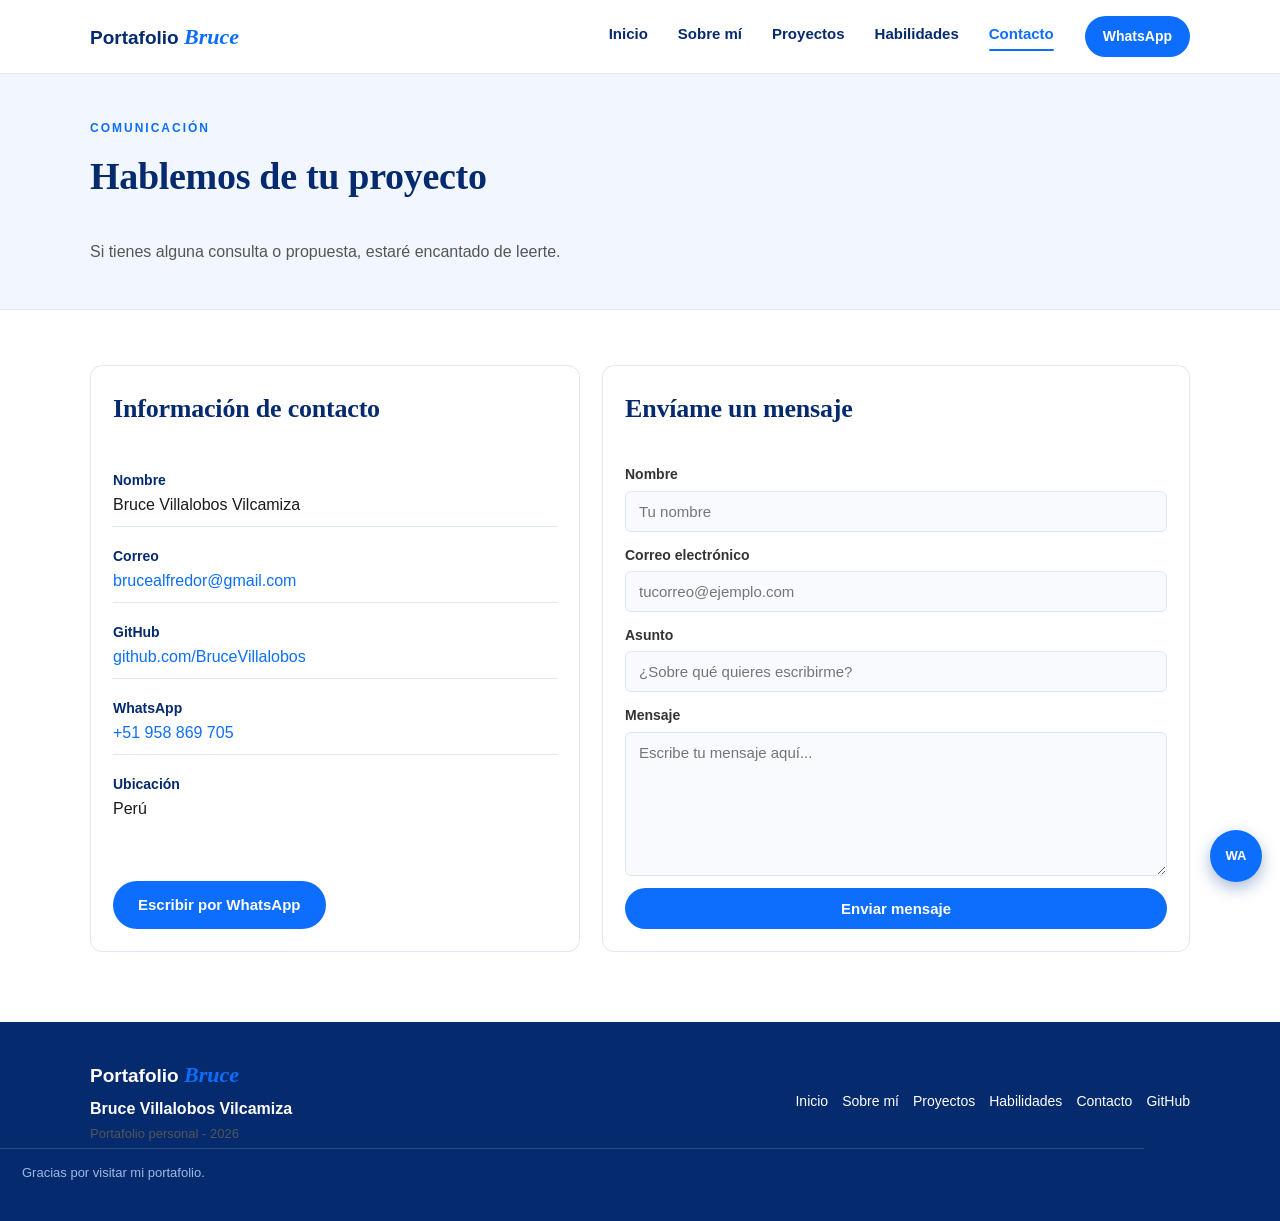
==== commit 1fc01aa8: "cambios" ====
--- a/contacto.html
+++ b/contacto.html
@@ -1,110 +1,101 @@
-﻿    <!DOCTYPE html>
-    <html lang="es">
-    <head>
-        <meta charset="UTF-8">
-        <meta name="viewport" content="width=device-width, initial-scale=1.0">
-        <title>Portafolio Bruce | Contacto</title>
-        <meta name="description" content="Datos de contacto y formulario de Bruce Villalobos Vilcamiza.">
-        <link rel="icon" type="image/svg+xml" href="favicon.svg">
-        <link href="https://fonts.googleapis.com/css2?family=Caveat:wght@700&family=Inter:wght@400;500&family=Outfit:wght@600;700;800&display=swap" rel="stylesheet">
-        <link rel="stylesheet" href="css/styles.css">
-    </head>
-    <body>
-        <a class="skip-link" href="#contenido">Ir al contenido</a>
-        <header class="cabecera">
-            <div class="contenedor">
-                <a class="logo" href="index.html">Portafolio <span class="logo-bruce">Bruce</span></a>
-                <nav aria-label="Menú principal">
-                    <ul>
-                        <li><a href="index.html">Inicio</a></li>
-                        <li><a href="sobre-mi.html">Sobre mí</a></li>
-                        <li><a href="proyectos.html">Proyectos</a></li>
-                        <li><a href="habilidades.html">Habilidades</a></li>
-                        <li><a class="activo" href="contacto.html">Contacto</a></li>
-                    </ul>
-                </nav>
-                <a class="btn-whatsapp" href="https://wa.me/51958869705" target="_blank" rel="noopener">WhatsApp</a>
+﻿<!DOCTYPE html>
+<html lang="es">
+  <head>
+    <meta charset="UTF-8">
+    <title>Portafolio Bruce | Contacto</title>
+    <meta name="viewport" content="width=device-width, initial-scale=1.0">
+    <link rel="icon" type="image/svg+xml" href="favicon.svg">
+    <link rel="stylesheet" href="css/styles.css">
+  </head>
+  <body>
+    <header class="cabecera">
+      <div class="contenedor">
+        <a class="logo" href="index.html">Portafolio <em>Bruce</em></a>
+        <ul class="menu">
+          <li><a href="index.html">Inicio</a></li>
+          <li><a href="sobre-mi.html">Sobre mí</a></li>
+          <li><a href="proyectos.html">Proyectos</a></li>
+          <li><a href="habilidades.html">Habilidades</a></li>
+          <li><a class="activo" href="contacto.html">Contacto</a></li>
+        </ul>
+        <a class="btn-wa" href="https://wa.me/51958869705" target="_blank">WhatsApp</a>
+      </div>
+    </header>
+    <main id="contenido">
+      <section class="cabeza-pagina">
+        <div class="contenedor">
+          <p class="mini">Comunicación</p>
+          <h1>Hablemos de tu proyecto</h1>
+          <p>Si tienes alguna consulta o propuesta, estaré encantado de leerte.</p>
+        </div>
+      </section>
+      <section>
+        <div class="contenedor contacto-grid">
+          <article class="caja">
+            <h2>Información de contacto</h2>
+            <div class="dato">
+              <strong>Nombre</strong>
+              Bruce Villalobos Vilcamiza
             </div>
-        </header>
-        <main id="contenido">
-            <section class="encabezado-pagina">
-                <div class="contenedor">
-                    <p class="etiqueta">Comunicación</p>
-                    <h1>Hablemos de tu proyecto</h1>
-                    <p>Si tienes alguna consulta, propuesta o simplemente quieres saludar, estaré encantado de leerte.</p>
-                </div>
-            </section>
-            <section>
-                <div class="contenedor contacto-grid">
-                    <article class="tarjeta">
-                        <h2>Información de contacto</h2>
-                        <div class="dato">
-                            <strong>Nombre</strong>
-                            <span>Bruce Villalobos Vilcamiza</span>
-                        </div>
-                        <div class="dato">
-                            <strong>Correo</strong>
-                            <a href="mailto:brucealfredor@gmail.com">brucealfredor@gmail.com</a>
-                        </div>
-                        <div class="dato">
-                            <strong>GitHub</strong>
-                            <a href="https://github.com/BruceVillalobos" target="_blank" rel="noopener">github.com/BruceVillalobos</a>
-                        </div>
-                        <div class="dato">
-                            <strong>WhatsApp</strong>
-                            <a href="https://wa.me/51958869705" target="_blank" rel="noopener">+51 958 869 705</a>
-                        </div>
-                        <div class="dato">
-                            <strong>Ubicación</strong>
-                            <span>Perú</span>
-                        </div>
-                        <div class="dato">
-                            <strong>Disponibilidad</strong>
-                            <span>Para proyectos académicos y consultas.</span>
-                        </div>
-                        <a class="boton" href="https://wa.me/51958869705" target="_blank" rel="noopener">Escribir por WhatsApp</a>
-                    </article>
-                    <form action="mailto:brucealfredor@gmail.com" method="post" enctype="text/plain">
-                        <h2>Envíame un mensaje</h2>
-                        <div class="campo">
-                            <label for="nombre">Nombre</label>
-                            <input type="text" id="nombre" name="nombre" placeholder="Tu nombre" required>
-                        </div>
-                        <div class="campo">
-                            <label for="correo">Correo electrónico</label>
-                            <input type="email" id="correo" name="correo" placeholder="tucorreo@ejemplo.com" required>
-                        </div>
-                        <div class="campo">
-                            <label for="asunto">Asunto</label>
-                            <input type="text" id="asunto" name="asunto" placeholder="¿Sobre qué quieres escribirme?" required>
-                        </div>
-                        <div class="campo">
-                            <label for="mensaje">Mensaje</label>
-                            <textarea id="mensaje" name="mensaje" placeholder="Escribe tu mensaje aquí..." required></textarea>
-                        </div>
-                        <button class="boton" type="submit">Enviar mensaje</button>
-                    </form>
-                </div>
-            </section>
-        </main>
-        <footer class="pie">
-            <div class="contenedor">
-                <div>
-                    <a class="logo" href="index.html">Portafolio <span class="logo-bruce">Bruce</span></a>
-                    <strong>Bruce Villalobos Vilcamiza</strong>
-                    <p>Portafolio personal - 2026</p>
-                </div>
-                <nav class="enlaces-pie" aria-label="Enlaces del pie">
-                    <a href="index.html">Inicio</a>
-                    <a href="sobre-mi.html">Sobre mí</a>
-                    <a href="proyectos.html">Proyectos</a>
-                    <a href="habilidades.html">Habilidades</a>
-                    <a href="contacto.html">Contacto</a>
-                    <a href="https://github.com/BruceVillalobos" target="_blank" rel="noopener">GitHub</a>
-                </nav>
+            <div class="dato">
+              <strong>Correo</strong>
+              <a href="mailto:brucealfredor@gmail.com">brucealfredor@gmail.com</a>
             </div>
-            <p class="copyright">Gracias por visitar mi portafolio.</p>
-        </footer>
-        <a class="whatsapp-flotante" href="https://wa.me/51958869705" target="_blank" rel="noopener" aria-label="Contactar por WhatsApp">WA</a>
-    </body>
-    </html>+            <div class="dato">
+              <strong>GitHub</strong>
+              <a href="https://github.com/BruceVillalobos" target="_blank">github.com/BruceVillalobos</a>
+            </div>
+            <div class="dato">
+              <strong>WhatsApp</strong>
+              <a href="https://wa.me/51958869705" target="_blank">+51 958 869 705</a>
+            </div>
+            <div class="dato">
+              <strong>Ubicación</strong>
+              Perú
+            </div>
+            <a class="boton" href="https://wa.me/51958869705" target="_blank">Escribir por WhatsApp</a>
+          </article>
+          <form action="mailto:brucealfredor@gmail.com" method="post" enctype="text/plain">
+            <h2>Envíame un mensaje</h2>
+            <div class="campo">
+              <label for="nombre">Nombre</label>
+              <input type="text" id="nombre" name="nombre" placeholder="Tu nombre" required>
+            </div>
+            <div class="campo">
+              <label for="correo">Correo electrónico</label>
+              <input type="email" id="correo" name="correo" placeholder="tucorreo@ejemplo.com" required>
+            </div>
+            <div class="campo">
+              <label for="asunto">Asunto</label>
+              <input type="text" id="asunto" name="asunto" placeholder="¿Sobre qué quieres escribirme?" required>
+            </div>
+            <div class="campo">
+              <label for="mensaje">Mensaje</label>
+              <textarea id="mensaje" name="mensaje" placeholder="Escribe tu mensaje aquí..." required></textarea>
+            </div>
+            <button class="boton" type="submit">Enviar mensaje</button>
+          </form>
+        </div>
+      </section>
+    </main>
+    <footer class="pie">
+      <div class="contenedor">
+        <div>
+          <a class="logo" href="index.html">Portafolio <em>Bruce</em></a>
+          <strong>Bruce Villalobos Vilcamiza</strong>
+          <p>Portafolio personal - 2026</p>
+        </div>
+        <nav class="pie-links">
+          <a href="index.html">Inicio</a>
+          <a href="sobre-mi.html">Sobre mí</a>
+          <a href="proyectos.html">Proyectos</a>
+          <a href="habilidades.html">Habilidades</a>
+          <a href="contacto.html">Contacto</a>
+          <a href="https://github.com/BruceVillalobos" target="_blank">GitHub</a>
+        </nav>
+      </div>
+      <p class="credito">Gracias por visitar mi portafolio.</p>
+    </footer>
+    <a class="wa-flotante" href="https://wa.me/51958869705" target="_blank">WA</a>
+  </body>
+</html>
--- a/css/styles.css
+++ b/css/styles.css
@@ -1,655 +1,473 @@
-﻿    * { margin: 0; padding: 0; box-sizing: border-box; }
-
-    :root {
-        --azul: #0D6EFD;
-        --azul-oscuro: #083D91;
-        --gris: #4C5C75;
-        --borde: #DCE7F7;
-    }
+﻿    /* estilos del portafolio - Bruce Villalobos */
 
     body {
-        font-family: 'Inter', sans-serif;
-        line-height: 1.7;
-        color: #0E1B2E;
-        background: white;
-    }
-
-    img {
-        max-width: 100%;
-        display: block;
-    }
+    font-family: Arial, Helvetica, sans-serif;
+    color: #1a1a1a;
+    background: #fff;
+    line-height: 1.6;
+    margin: 0;
+    }
+
+    img { max-width: 100%; display: block; }
 
     a {
-        color: var(--azul);
-        text-decoration: none;
-    }
-
-    a:hover {
-        color: var(--azul-oscuro);
-    }
+    color: #0D6EFD;
+    text-decoration: none;
+    transition: color .18s ease;
+    }
+
+    a:hover { color: #083D91; }
 
     h1, h2, h3 {
-        font-family: 'Outfit', sans-serif;
-        line-height: 1.2;
-        color: #052A6E;
-    }
-
-    h1 { font-size: 2.4rem; }
-    h2 { font-size: 1.8rem; }
-    h3 { font-size: 1.15rem; }
-
-    p {
-        color: var(--gris);
-    }
+    font-family: Georgia, "Times New Roman", serif;
+    color: #052A6E;
+    margin-top: 0;
+    }
+
+    h1 { font-size: 38px; letter-spacing: -.3px; }
+    h2 { font-size: 26px; letter-spacing: -.2px; }
+    h3 { font-size: 19px; }
+
+    p { color: #555; margin: 0 0 12px; }
+    p:last-child { margin-bottom: 0; }
 
     .contenedor {
-        max-width: 1140px;
-        margin: 0 auto;
-        padding: 0 24px;
-    }
-
-    section {
-        padding: 60px 0;
-    }
-
-    section.alt {
-        background: #F2F7FF;
-    }
+    max-width: 1100px;
+    margin: 0 auto;
+    padding: 0 22px;
+    }
+
+    .skip-link {
+    position: absolute;
+    left: -9999px;
+    background: #052A6E;
+    color: #fff;
+    padding: 10px 18px;
+    z-index: 100;
+    }
+
+    .skip-link:focus { left: 0; color: #fff; }
+
+    /* cabecera */
+    .cabecera {
+    background: #fff;
+    border-bottom: 1px solid #dde7f5;
+    padding: 14px 0;
+    position: sticky;
+    top: 0;
+    z-index: 10;
+    }
+
+    .cabecera .contenedor {
+    display: flex;
+    align-items: center;
+    gap: 18px;
+    flex-wrap: wrap;
+    }
+
+    .logo {
+    font-size: 19px;
+    font-weight: bold;
+    color: #052A6E;
+    margin-right: auto;
+    }
+
+    .logo em {
+    font-family: Georgia, "Times New Roman", serif;
+    font-style: italic;
+    font-size: 22px;
+    color: #0D6EFD;
+    }
+
+    .menu {
+    list-style: none;
+    display: flex;
+    gap: 4px;
+    padding: 0;
+    margin: 0;
+    flex-wrap: wrap;
+    }
+
+    .menu a {
+    display: block;
+    padding: 8px 13px;
+    color: #052A6E;
+    font-weight: bold;
+    font-size: 15px;
+    border-radius: 6px;
+    transition: background .18s ease, color .18s ease;
+    }
+
+    .menu a:hover { background: #E6F0FF; color: #0D6EFD; }
+    .menu a.activo { color: #0D6EFD; }
+
+    .menu a.activo::after {
+    content: "";
+    display: block;
+    height: 2px;
+    background: #0D6EFD;
+    margin-top: 3px;
+    border-radius: 2px;
+    }
+
+    .btn-wa {
+    background: #0D6EFD;
+    color: #fff;
+    padding: 9px 18px;
+    border-radius: 25px;
+    font-weight: bold;
+    font-size: 14px;
+    transition: background .18s ease, transform .18s ease;
+    }
+
+    .btn-wa:hover {
+    background: #083D91;
+    color: #fff;
+    transform: translateY(-1px);
+    }
+
+    /* secciones */
+    section { padding: 55px 0; }
+    section.gris { background: #F2F7FF; }
+
+    .mini {
+    font-size: 12px;
+    font-weight: bold;
+    letter-spacing: 2px;
+    text-transform: uppercase;
+    color: #0D6EFD;
+    margin: 0 0 8px;
+    }
+
+    .titulo { margin-bottom: 30px; max-width: 600px; }
+
+    .fila-2 { display: grid; grid-template-columns: 1fr 1fr; gap: 22px; }
+    .fila-3 { display: grid; grid-template-columns: repeat(3, 1fr); gap: 22px; }
+    .fila-4 { display: grid; grid-template-columns: repeat(4, 1fr); gap: 18px; }
+
+    @media (max-width: 850px) {
+    .fila-2, .fila-3, .fila-4 { grid-template-columns: 1fr; }
+    .cabecera .contenedor { justify-content: center; }
+    .menu { order: 3; width: 100%; justify-content: center; }
+    }
+
+    /* botones */
+    .boton {
+    display: inline-block;
+    background: #0D6EFD;
+    color: #fff;
+    padding: 12px 25px;
+    border-radius: 25px;
+    font-weight: bold;
+    font-size: 15px;
+    border: none;
+    cursor: pointer;
+    transition: background .18s ease, transform .18s ease, box-shadow .18s ease;
+    }
+
+    .boton:hover {
+    background: #083D91;
+    color: #fff;
+    transform: translateY(-1px);
+    box-shadow: 0 6px 14px rgba(8,61,145,.22);
+    }
+
+    .boton.borde {
+    background: #fff;
+    color: #083D91;
+    border: 2px solid #E6F0FF;
+    }
+
+    .boton.borde:hover {
+    background: #E6F0FF;
+    color: #052A6E;
+    box-shadow: none;
+    }
+
+    .botones { margin-top: 22px; display: flex; gap: 11px; flex-wrap: wrap; }
+
+    /* portada */
+    .portada {
+    background: #083D91;
+    color: #fff;
+    padding: 65px 0 75px;
+    }
+
+    .portada .fila-2 { grid-template-columns: 1.4fr 1fr; align-items: center; gap: 38px; }
+    .portada h1 { color: #fff; margin: 8px 0 0; }
+    .portada p { color: #C7DCFF; }
+    .portada .mini { color: #8FB8FF; }
+
+    .rol {
+    font-size: 17px;
+    font-weight: bold;
+    color: #fff;
+    border-left: 4px solid #0D6EFD;
+    padding-left: 11px;
+    margin: 14px 0 0;
+    }
+
+    .portada .boton.borde {
+    background: transparent;
+    border-color: #7FA8E5;
+    color: #fff;
+    }
+
+    .portada .boton.borde:hover { background: rgba(255,255,255,.1); }
+
+    .perfil {
+    background: rgba(255,255,255,.08);
+    border: 1px solid rgba(255,255,255,.2);
+    border-radius: 16px;
+    padding: 26px;
+    text-align: center;
+    }
+
+    .avatar {
+    width: 100px;
+    height: 100px;
+    border-radius: 50%;
+    background: #0D6EFD;
+    color: #fff;
+    font-size: 30px;
+    font-weight: bold;
+    display: flex;
+    align-items: center;
+    justify-content: center;
+    margin: 0 auto 15px;
+    }
+
+    .perfil h2 { color: #fff; font-size: 19px; }
+    .perfil p { font-size: 14px; color: #C7DCFF; margin: 5px 0 0; }
+
+    /* tarjetas */
+    .caja {
+    background: #fff;
+    border: 1px solid #dde7f5;
+    border-radius: 12px;
+    padding: 22px;
+    display: flex;
+    flex-direction: column;
+    gap: 9px;
+    transition: box-shadow .2s ease, transform .2s ease;
+    }
+
+    .caja:hover {
+    box-shadow: 0 8px 20px rgba(8,61,145,.08);
+    transform: translateY(-2px);
+    }
+
+    .caja .boton { align-self: flex-start; margin-top: auto; }
+
+    .etiquetas { display: flex; gap: 6px; flex-wrap: wrap; }
 
     .etiqueta {
-        font-size: 12px;
-        font-weight: 700;
-        letter-spacing: 3px;
-        text-transform: uppercase;
-        color: var(--azul);
-        margin-bottom: 8px;
-    }
-
-    .script {
-        font-family: 'Caveat', cursive;
-        font-size: 1.15em;
-        color: var(--azul);
-    }
-
-    .titulo-seccion {
-        margin-bottom: 30px;
-        max-width: 600px;
-    }
-
-    .grid-2 {
-        display: grid;
-        gap: 20px;
-        grid-template-columns: repeat(auto-fit, minmax(300px, 1fr));
-    }
-
-    .grid-3 {
-        display: grid;
-        gap: 20px;
-        grid-template-columns: repeat(auto-fit, minmax(280px, 1fr));
-    }
-
-    .grid-4 {
-        display: grid;
-        gap: 20px;
-        grid-template-columns: repeat(auto-fit, minmax(220px, 1fr));
-    }
-
-    .skip-link {
-        position: absolute;
-        left: -9999px;
-    }
-
-    .skip-link:focus {
-        left: 10px;
-        top: 10px;
-        background: var(--azul-oscuro);
-        color: white;
-        padding: 10px 16px;
-        border-radius: 6px;
-    }
-
-    .cabecera {
-        background: white;
-        border-bottom: 1px solid var(--borde);
-        padding: 14px 0;
-        position: sticky;
-        top: 0;
-        z-index: 50;
-    }
-
-    .cabecera .contenedor {
-        display: flex;
-        align-items: center;
-        gap: 20px;
-        flex-wrap: wrap;
-    }
-
-    .logo {
-        margin-right: auto;
-        font-family: 'Outfit', sans-serif;
-        font-size: 1.25rem;
-        font-weight: 700;
-        color: #052A6E;
-    }
-
-    .logo-bruce {
-        font-family: 'Caveat', cursive;
-        font-size: 1.6rem;
-        color: var(--azul);
-    }
-
-    nav ul {
-        display: flex;
-        list-style: none;
-        gap: 4px;
-        flex-wrap: wrap;
-    }
-
-    nav a {
-        display: block;
-        padding: 8px 12px;
-        font-family: 'Outfit', sans-serif;
-        font-size: 15px;
-        font-weight: 600;
-        color: #052A6E;
-        border-radius: 6px;
-        position: relative;
-    }
-
-    nav a:hover {
-        background: #E6F0FF;
-        color: var(--azul);
-    }
-
-    nav a.activo {
-        color: var(--azul);
-    }
-
-    nav a.activo::after {
-        content: "";
-        position: absolute;
-        left: 12px;
-        right: 12px;
-        bottom: 4px;
-        height: 2px;
-        background: var(--azul);
-        border-radius: 2px;
-    }
-
-    .btn-whatsapp {
-        background: var(--azul);
-        color: white;
-        padding: 10px 20px;
-        border-radius: 30px;
-        font-family: 'Outfit', sans-serif;
-        font-weight: 600;
-        font-size: 14px;
-    }
-
-    .btn-whatsapp:hover {
-        background: var(--azul-oscuro);
-        color: white;
-    }
-
-    .boton {
-        display: inline-block;
-        background: var(--azul);
-        color: white;
-        padding: 13px 28px;
-        border-radius: 30px;
-        font-family: 'Outfit', sans-serif;
-        font-size: 15px;
-        font-weight: 600;
-        border: none;
-        cursor: pointer;
-    }
-
-    .boton:hover {
-        background: var(--azul-oscuro);
-        color: white;
-    }
-
-    .boton-claro {
-        background: white;
-        color: var(--azul-oscuro);
-        border: 2px solid #E6F0FF;
-    }
-
-    .boton-claro:hover {
-        background: #E6F0FF;
-        color: #052A6E;
-    }
-
-    .botones {
-        display: flex;
-        gap: 12px;
-        margin-top: 24px;
-        flex-wrap: wrap;
-    }
-
-    .portada {
-        background: linear-gradient(135deg, #052A6E, #083D91);
-        color: white;
-        padding: 70px 0 80px;
-    }
-
-    .portada .grid-2 {
-        grid-template-columns: 1.4fr 1fr;
-        align-items: center;
-        gap: 40px;
-    }
-
-    .portada .etiqueta {
-        color: #8FB8FF;
-    }
-
-    .portada h1 {
-        color: white;
-        margin: 10px 0;
-    }
-
-    .portada p {
-        color: #D3E3FF;
-    }
-
-    .portada-rol {
-        font-family: 'Outfit', sans-serif;
-        font-weight: 600;
-        font-size: 18px;
-        color: white;
-        border-left: 4px solid var(--azul);
-        padding-left: 12px;
-        margin-top: 16px;
-    }
-
-    .portada .boton-claro {
-        background: transparent;
-        border-color: rgba(255, 255, 255, .5);
-        color: white;
-    }
-
-    .portada .boton-claro:hover {
-        background: rgba(255, 255, 255, .15);
-        color: white;
-    }
-
-    .tarjeta-perfil {
-        background: rgba(255, 255, 255, .1);
-        border: 1px solid rgba(255, 255, 255, .25);
-        border-radius: 20px;
-        padding: 28px;
-        text-align: center;
-    }
-
-    .avatar {
-        width: 110px;
-        height: 110px;
-        border-radius: 50%;
-        background: var(--azul);
-        color: white;
-        font-family: 'Outfit', sans-serif;
-        font-size: 2rem;
-        font-weight: 800;
-        display: flex;
-        align-items: center;
-        justify-content: center;
-        margin: 0 auto 16px;
-    }
-
-    .tarjeta-perfil h2 {
-        color: white;
-        font-size: 1.2rem;
-    }
-
-    .tarjeta-perfil p {
-        font-size: 14px;
-        margin-top: 4px;
-    }
-
-    .tarjeta {
-        background: white;
-        border: 1px solid var(--borde);
-        border-radius: 14px;
-        padding: 24px;
-        display: flex;
-        flex-direction: column;
-        gap: 10px;
-        transition: transform .2s, box-shadow .2s;
-    }
-
-    .tarjeta:hover {
-        transform: translateY(-4px);
-        box-shadow: 0 12px 24px rgba(8, 61, 145, .1);
-    }
-
-    .tarjeta .boton {
-        align-self: flex-start;
-        margin-top: auto;
-    }
-
-    .badges {
-        display: flex;
-        gap: 6px;
-        flex-wrap: wrap;
-    }
-
-    .badge {
-        background: #E6F0FF;
-        color: var(--azul-oscuro);
-        padding: 5px 12px;
-        border-radius: 20px;
-        font-size: 12px;
-        font-weight: 600;
-    }
-
-    .lista {
-        list-style: none;
-    }
-
-    .lista li {
-        padding-left: 20px;
-        position: relative;
-        color: var(--gris);
-        margin-bottom: 8px;
-    }
-
-    .lista li::before {
-        content: "";
-        position: absolute;
-        left: 0;
-        top: 10px;
-        width: 8px;
-        height: 8px;
-        border-radius: 50%;
-        background: var(--azul);
-    }
-
-    .imagen-proyecto {
-        aspect-ratio: 16 / 9;
-        border-radius: 10px;
-        overflow: hidden;
-        background: #E6F0FF;
-    }
-
-    .imagen-proyecto img {
-        width: 100%;
-        height: 100%;
-        object-fit: cover;
-    }
-
-    .numero-proyecto {
-        font-size: 12px;
-        font-weight: 700;
-        letter-spacing: 2px;
-        text-transform: uppercase;
-        color: var(--azul);
-    }
-
-    .cta {
-        background: var(--azul);
-        color: white;
-        padding: 30px;
-        border-radius: 14px;
-        display: flex;
-        justify-content: space-between;
-        align-items: center;
-        gap: 20px;
-        flex-wrap: wrap;
-    }
-
-    .cta h2 {
-        color: white;
-    }
-
-    .cta p {
-        color: #D3E3FF;
-        margin-top: 6px;
-    }
-
-    .cta .boton {
-        background: white;
-        color: var(--azul-oscuro);
-    }
-
-    .cta .boton:hover {
-        background: #E6F0FF;
-    }
-
+    background: #E6F0FF;
+    color: #083D91;
+    padding: 4px 11px;
+    border-radius: 15px;
+    font-size: 12px;
+    font-weight: bold;
+    }
+
+    ul.puntos { list-style: none; padding: 0; margin: 0; }
+
+    ul.puntos li {
+    padding-left: 18px;
+    position: relative;
+    color: #555;
+    margin-bottom: 7px;
+    }
+
+    ul.puntos li::before {
+    content: "•";
+    position: absolute;
+    left: 4px;
+    color: #0D6EFD;
+    font-weight: bold;
+    }
+
+    .foto {
+    width: 100%;
+    height: 170px;
+    background: #E6F0FF;
+    border-radius: 8px;
+    overflow: hidden;
+    }
+
+    .foto img { width: 100%; height: 100%; object-fit: cover; }
+
+    .num {
+    font-size: 12px;
+    font-weight: bold;
+    letter-spacing: 2px;
+    color: #0D6EFD;
+    }
+
+    /* aviso */
+    .aviso {
+    background: #0D6EFD;
+    color: #fff;
+    padding: 26px;
+    border-radius: 12px;
+    display: flex;
+    justify-content: space-between;
+    align-items: center;
+    gap: 18px;
+    flex-wrap: wrap;
+    }
+
+    .aviso h2 { color: #fff; margin: 0; }
+    .aviso p { color: #D6E5FF; margin: 4px 0 0; }
+    .aviso .boton { background: #fff; color: #083D91; }
+    .aviso .boton:hover { background: #E6F0FF; color: #083D91; }
+
+    /* pie */
     .pie {
-        background: #052A6E;
-        color: #A9C4EC;
-        padding: 40px 0;
-        margin-top: 20px;
+    background: #052A6E;
+    color: #A9C4EC;
+    padding: 35px 0;
+    margin-top: 15px;
     }
 
     .pie .contenedor {
-        display: flex;
-        justify-content: space-between;
-        align-items: center;
-        gap: 20px;
-        flex-wrap: wrap;
-    }
-
-    .pie strong {
-        display: block;
-        color: white;
-        font-family: 'Outfit', sans-serif;
-        margin-top: 4px;
-    }
-
-    .pie p {
-        color: #A9C4EC;
-        font-size: 13px;
-    }
-
-    .enlaces-pie {
-        display: flex;
-        gap: 14px;
-        flex-wrap: wrap;
-    }
-
-    .pie a {
-        color: white;
-        font-size: 14px;
-    }
-
-    .pie a:hover {
-        color: #9CC6FF;
-    }
-
-    .copyright {
-        max-width: 1140px;
-        margin: 20px auto 0;
-        padding: 16px 24px 0;
-        border-top: 1px solid rgba(255, 255, 255, .15);
-        font-size: 13px;
-        color: #9DB9E4;
-    }
-
-    .whatsapp-flotante {
-        position: fixed;
-        right: 20px;
-        bottom: 20px;
-        width: 55px;
-        height: 55px;
-        border-radius: 50%;
-        background: var(--azul);
-        color: white;
-        display: flex;
-        align-items: center;
-        justify-content: center;
-        font-family: 'Outfit', sans-serif;
-        font-weight: 700;
-        font-size: 14px;
-        box-shadow: 0 8px 20px rgba(8, 61, 145, .4);
-        z-index: 100;
-    }
-
-    .whatsapp-flotante:hover {
-        color: white;
-        background: var(--azul-oscuro);
-    }
-
-    .encabezado-pagina {
-        background: #F2F7FF;
-        padding: 50px 0;
-        border-bottom: 1px solid var(--borde);
-    }
-
+    display: flex;
+    justify-content: space-between;
+    align-items: center;
+    gap: 18px;
+    flex-wrap: wrap;
+    }
+
+    .pie .logo { color: #fff; }
+    .pie strong { display: block; color: #fff; margin-top: 4px; }
+    .pie p { font-size: 13px; margin: 2px 0; }
+    .pie-links { display: flex; gap: 14px; flex-wrap: wrap; }
+    .pie-links a { color: #fff; font-size: 14px; }
+    .pie-links a:hover { color: #9CC6FF; }
+
+    .credito {
+    max-width: 1100px;
+    margin: 18px auto 0;
+    padding: 14px 22px 0;
+    border-top: 1px solid rgba(255,255,255,.15);
+    font-size: 13px;
+    color: #9DB9E4;
+    }
+
+    .wa-flotante {
+    position: fixed;
+    right: 18px;
+    bottom: 18px;
+    width: 52px;
+    height: 52px;
+    border-radius: 50%;
+    background: #0D6EFD;
+    color: #fff;
+    display: flex;
+    align-items: center;
+    justify-content: center;
+    font-weight: bold;
+    font-size: 13px;
+    box-shadow: 0 6px 16px rgba(8,61,145,.35);
+    z-index: 99;
+    transition: background .18s ease, transform .18s ease;
+    }
+
+    .wa-flotante:hover {
+    background: #083D91;
+    color: #fff;
+    transform: translateY(-2px);
+    }
+
+    .cabeza-pagina {
+    background: #F2F7FF;
+    padding: 45px 0;
+    border-bottom: 1px solid #dde7f5;
+    }
+
+    /* formularios */
     form {
-        background: white;
-        border: 1px solid var(--borde);
-        border-radius: 14px;
-        padding: 26px;
-        display: flex;
-        flex-direction: column;
-        gap: 14px;
-    }
-
-    .campo {
-        display: flex;
-        flex-direction: column;
-        gap: 6px;
-    }
-
-    label {
-        font-family: 'Outfit', sans-serif;
-        font-weight: 600;
-        font-size: 14px;
-    }
+    background: #fff;
+    border: 1px solid #dde7f5;
+    border-radius: 12px;
+    padding: 22px;
+    display: flex;
+    flex-direction: column;
+    gap: 12px;
+    }
+
+    .campo { display: flex; flex-direction: column; gap: 5px; }
+    label { font-weight: bold; font-size: 14px; color: #333; }
 
     input, textarea {
-        padding: 12px 14px;
-        border: 1px solid var(--borde);
-        border-radius: 8px;
-        font-family: inherit;
-        font-size: 15px;
-        background: #F2F7FF;
+    padding: 11px 13px;
+    border: 1px solid #dde7f5;
+    border-radius: 6px;
+    font-family: inherit;
+    font-size: 15px;
+    background: #F8FAFE;
+    color: #1a1a1a;
+    transition: border-color .18s ease, background .18s ease, box-shadow .18s ease;
     }
 
     input:focus, textarea:focus {
-        outline: none;
-        border-color: var(--azul);
-        background: white;
-    }
-
-    textarea {
-        min-height: 130px;
-        resize: vertical;
-    }
+    outline: none;
+    border-color: #0D6EFD;
+    background: #fff;
+    box-shadow: 0 0 0 3px rgba(13,110,253,.12);
+    }
+
+    textarea { min-height: 120px; resize: vertical; }
 
     .contacto-grid {
-        display: grid;
-        grid-template-columns: 1fr 1.2fr;
-        gap: 24px;
-    }
-
-    .dato {
-        padding: 10px 0;
-        border-bottom: 1px solid var(--borde);
-    }
-
-    .dato strong {
-        display: block;
-        font-family: 'Outfit', sans-serif;
-        color: #052A6E;
-        font-size: 14px;
-    }
-
-    .skills {
-        list-style: none;
-    }
-
-    .skills li {
-        margin-bottom: 16px;
-    }
-
-    .skill-nombre {
-        display: flex;
-        justify-content: space-between;
-        font-weight: 600;
-        font-size: 14px;
-        margin-bottom: 6px;
-    }
-
-    .skill-barra {
-        background: #E6F0FF;
-        height: 8px;
-        border-radius: 4px;
-        overflow: hidden;
-    }
-
-    .skill-nivel {
-        height: 100%;
-        background: var(--azul);
-        border-radius: 4px;
-    }
-
-    .estrellas {
-        color: var(--azul);
-        font-size: 18px;
-        letter-spacing: 2px;
-    }
-
-    .precio {
-        font-family: 'Outfit', sans-serif;
-        font-size: 17px;
-        font-weight: 700;
-        color: var(--azul-oscuro);
-    }
+    display: grid;
+    grid-template-columns: 1fr 1.2fr;
+    gap: 22px;
+    }
+
+    @media (max-width: 850px) {
+    .contacto-grid { grid-template-columns: 1fr; }
+    }
+
+    .dato { padding: 9px 0; border-bottom: 1px solid #dde7f5; }
+    .dato strong { display: block; color: #052A6E; font-size: 14px; }
+    .dato:last-of-type { border-bottom: none; }
+
+    /* skills */
+    .skills { list-style: none; padding: 0; margin: 0; }
+    .skills li { margin-bottom: 15px; }
+
+    .sk-nombre {
+    display: flex;
+    justify-content: space-between;
+    font-weight: bold;
+    font-size: 14px;
+    margin-bottom: 5px;
+    }
+
+    .sk-nombre small { color: #7a8aa0; font-weight: normal; font-size: 12px; }
+
+    .sk-barra {
+    background: #E6F0FF;
+    height: 7px;
+    border-radius: 3px;
+    overflow: hidden;
+    }
+
+    .sk-nivel { height: 100%; background: #0D6EFD; }
+
+    .estrellas { color: #0D6EFD; font-size: 17px; letter-spacing: 2px; }
+    .precio { font-size: 16px; font-weight: bold; color: #083D91; }
 
     .faq {
-        background: white;
-        border: 1px solid var(--borde);
-        border-radius: 10px;
-        padding: 16px 20px;
-        margin-bottom: 10px;
-    }
-
-    .faq summary {
-        cursor: pointer;
-        font-family: 'Outfit', sans-serif;
-        font-weight: 600;
-        color: #052A6E;
-    }
-
-    .faq p {
-        margin-top: 10px;
-    }
-
-    .nav-proyectos {
-        display: flex;
-        gap: 12px;
-        margin-top: 24px;
-        flex-wrap: wrap;
-    }
-
-    @media (max-width: 900px) {
-        .portada .grid-2 { grid-template-columns: 1fr; }
-        .contacto-grid { grid-template-columns: 1fr; }
-        .cabecera .contenedor { justify-content: center; }
-        nav {
-            order: 3;
-            width: 100%;
-        }
-        nav ul { justify-content: center; }
-    }
-
-    @media (max-width: 600px) {
-        h1 { font-size: 1.7rem; }
-        h2 { font-size: 1.35rem; }
-        section { padding: 40px 0; }
-        .contenedor { padding: 0 16px; }
-        .botones { flex-direction: column; }
-        .botones .boton { width: 100%; text-align: center; }
-        .cta {
-            flex-direction: column;
-            align-items: stretch;
-            text-align: center;
-        }
-        .pie .contenedor {
-            flex-direction: column;
-            text-align: center;
-        }
-        .enlaces-pie { justify-content: center; }
-    }+    background: #fff;
+    border: 1px solid #dde7f5;
+    border-radius: 8px;
+    padding: 14px 18px;
+    margin-bottom: 8px;
+    }
+
+    .faq summary { font-weight: bold; color: #052A6E; cursor: pointer; }
+    .faq p { margin-top: 8px; }
+
+    .nav-proyectos { display: flex; gap: 10px; margin-top: 22px; flex-wrap: wrap; }
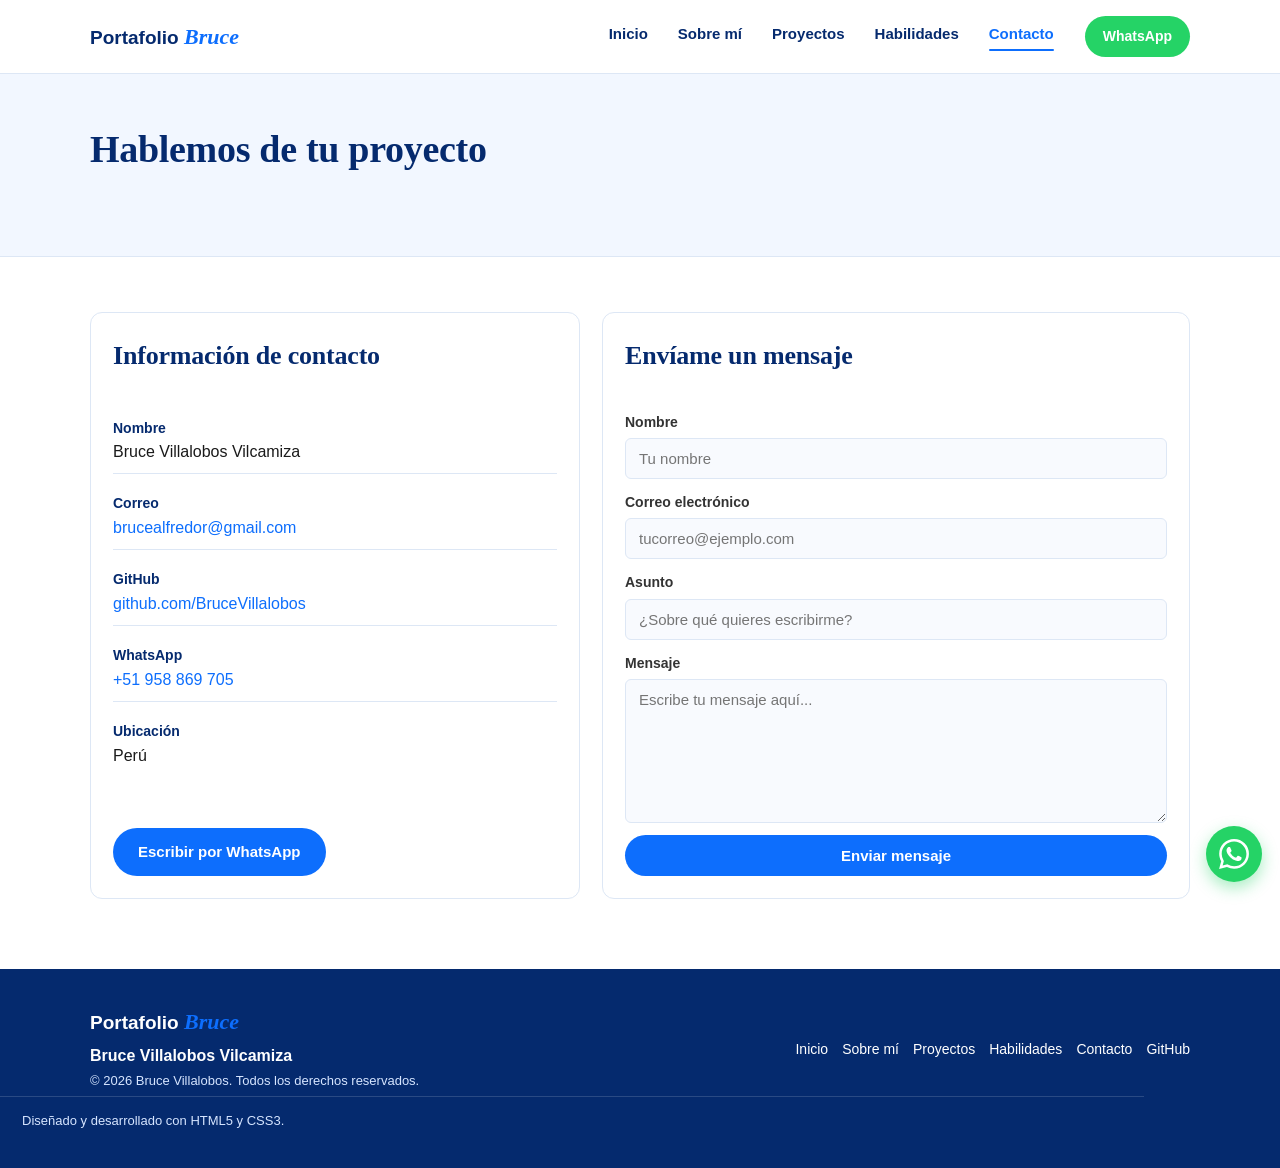
==== commit fb202bb7: "Initial commit" ====
--- a/contacto.html
+++ b/contacto.html
@@ -1,16 +1,18 @@
 ﻿<!DOCTYPE html>
 <html lang="es">
-  <head>
-    <meta charset="UTF-8">
-    <title>Portafolio Bruce | Contacto</title>
-    <meta name="viewport" content="width=device-width, initial-scale=1.0">
-    <link rel="icon" type="image/svg+xml" href="favicon.svg">
-    <link rel="stylesheet" href="css/styles.css">
-  </head>
-  <body>
-    <header class="cabecera">
-      <div class="contenedor">
-        <a class="logo" href="index.html">Portafolio <em>Bruce</em></a>
+<head>
+  <meta charset="UTF-8">
+  <meta name="viewport" content="width=device-width, initial-scale=1.0">
+  <title>Portafolio Bruce | Contacto</title>
+  <meta name="description" content="Contacta a Bruce Villalobos Vilcamiza para consultas, proyectos académicos o propuestas de colaboración.">
+  <link rel="icon" type="image/svg+xml" href="favicon.svg">
+  <link rel="stylesheet" href="css/styles.css">
+</head>
+<body>
+  <header class="cabecera">
+    <nav class="contenedor" aria-label="Menú principal">
+      <a class="logo" href="index.html">Portafolio <em>Bruce</em></a>
+      <div class="menu-nav">
         <ul class="menu">
           <li><a href="index.html">Inicio</a></li>
           <li><a href="sobre-mi.html">Sobre mí</a></li>
@@ -18,84 +20,92 @@
           <li><a href="habilidades.html">Habilidades</a></li>
           <li><a class="activo" href="contacto.html">Contacto</a></li>
         </ul>
-        <a class="btn-wa" href="https://wa.me/51958869705" target="_blank">WhatsApp</a>
       </div>
-    </header>
-    <main id="contenido">
-      <section class="cabeza-pagina">
-        <div class="contenedor">
-          <p class="mini">Comunicación</p>
-          <h1>Hablemos de tu proyecto</h1>
-          <p>Si tienes alguna consulta o propuesta, estaré encantado de leerte.</p>
-        </div>
-      </section>
-      <section>
-        <div class="contenedor contacto-grid">
-          <article class="caja">
-            <h2>Información de contacto</h2>
-            <div class="dato">
-              <strong>Nombre</strong>
-              Bruce Villalobos Vilcamiza
-            </div>
-            <div class="dato">
-              <strong>Correo</strong>
-              <a href="mailto:brucealfredor@gmail.com">brucealfredor@gmail.com</a>
-            </div>
-            <div class="dato">
-              <strong>GitHub</strong>
-              <a href="https://github.com/BruceVillalobos" target="_blank">github.com/BruceVillalobos</a>
-            </div>
-            <div class="dato">
-              <strong>WhatsApp</strong>
-              <a href="https://wa.me/51958869705" target="_blank">+51 958 869 705</a>
-            </div>
-            <div class="dato">
-              <strong>Ubicación</strong>
-              Perú
-            </div>
-            <a class="boton" href="https://wa.me/51958869705" target="_blank">Escribir por WhatsApp</a>
-          </article>
-          <form action="mailto:brucealfredor@gmail.com" method="post" enctype="text/plain">
-            <h2>Envíame un mensaje</h2>
-            <div class="campo">
-              <label for="nombre">Nombre</label>
-              <input type="text" id="nombre" name="nombre" placeholder="Tu nombre" required>
-            </div>
-            <div class="campo">
-              <label for="correo">Correo electrónico</label>
-              <input type="email" id="correo" name="correo" placeholder="tucorreo@ejemplo.com" required>
-            </div>
-            <div class="campo">
-              <label for="asunto">Asunto</label>
-              <input type="text" id="asunto" name="asunto" placeholder="¿Sobre qué quieres escribirme?" required>
-            </div>
-            <div class="campo">
-              <label for="mensaje">Mensaje</label>
-              <textarea id="mensaje" name="mensaje" placeholder="Escribe tu mensaje aquí..." required></textarea>
-            </div>
-            <button class="boton" type="submit">Enviar mensaje</button>
-          </form>
-        </div>
-      </section>
-    </main>
-    <footer class="pie">
+      <a class="btn-wa" href="https://wa.me/51958869705" target="_blank" rel="noopener">WhatsApp</a>
+    </nav>
+  </header>
+
+  <main id="contenido">
+    <section class="cabeza-pagina">
       <div class="contenedor">
-        <div>
-          <a class="logo" href="index.html">Portafolio <em>Bruce</em></a>
-          <strong>Bruce Villalobos Vilcamiza</strong>
-          <p>Portafolio personal - 2026</p>
-        </div>
-        <nav class="pie-links">
-          <a href="index.html">Inicio</a>
-          <a href="sobre-mi.html">Sobre mí</a>
-          <a href="proyectos.html">Proyectos</a>
-          <a href="habilidades.html">Habilidades</a>
-          <a href="contacto.html">Contacto</a>
-          <a href="https://github.com/BruceVillalobos" target="_blank">GitHub</a>
-        </nav>
+        <h1>Hablemos de tu proyecto</h1>
       </div>
-      <p class="credito">Gracias por visitar mi portafolio.</p>
-    </footer>
-    <a class="wa-flotante" href="https://wa.me/51958869705" target="_blank">WA</a>
-  </body>
+    </section>
+
+    <section>
+      <div class="contenedor contacto-grid">
+        <article class="caja">
+          <h2>Información de contacto</h2>
+          <div class="dato">
+            <strong>Nombre</strong>
+            Bruce Villalobos Vilcamiza
+          </div>
+          <div class="dato">
+            <strong>Correo</strong>
+            <a href="mailto:brucealfredor@gmail.com">brucealfredor@gmail.com</a>
+          </div>
+          <div class="dato">
+            <strong>GitHub</strong>
+            <a href="https://github.com/BruceVillalobos" target="_blank" rel="noopener">github.com/BruceVillalobos</a>
+          </div>
+          <div class="dato">
+            <strong>WhatsApp</strong>
+            <a href="https://wa.me/51958869705" target="_blank" rel="noopener">+51 958 869 705</a>
+          </div>
+          <div class="dato">
+            <strong>Ubicación</strong>
+            Perú
+          </div>
+          <a class="boton" href="https://wa.me/51958869705" target="_blank" rel="noopener">Escribir por WhatsApp</a>
+        </article>
+
+        <form action="mailto:brucealfredor@gmail.com" method="post" enctype="text/plain">
+          <h2>Envíame un mensaje</h2>
+          <div class="campo">
+            <label for="nombre">Nombre</label>
+            <input type="text" id="nombre" name="nombre" placeholder="Tu nombre" required>
+          </div>
+          <div class="campo">
+            <label for="correo">Correo electrónico</label>
+            <input type="email" id="correo" name="correo" placeholder="tucorreo@ejemplo.com" required>
+          </div>
+          <div class="campo">
+            <label for="asunto">Asunto</label>
+            <input type="text" id="asunto" name="asunto" placeholder="¿Sobre qué quieres escribirme?" required>
+          </div>
+          <div class="campo">
+            <label for="mensaje">Mensaje</label>
+            <textarea id="mensaje" name="mensaje" placeholder="Escribe tu mensaje aquí..." required></textarea>
+          </div>
+          <button class="boton" type="submit">Enviar mensaje</button>
+        </form>
+      </div>
+    </section>
+  </main>
+
+  <footer class="pie">
+    <div class="contenedor">
+      <div>
+        <a class="logo" href="index.html">Portafolio <em>Bruce</em></a>
+        <strong>Bruce Villalobos Vilcamiza</strong>
+        <p>© 2026 Bruce Villalobos. Todos los derechos reservados.</p>
+      </div>
+      <nav class="pie-links" aria-label="Enlaces del pie de página">
+        <a href="index.html">Inicio</a>
+        <a href="sobre-mi.html">Sobre mí</a>
+        <a href="proyectos.html">Proyectos</a>
+        <a href="habilidades.html">Habilidades</a>
+        <a href="contacto.html">Contacto</a>
+        <a href="https://github.com/BruceVillalobos" target="_blank" rel="noopener">GitHub</a>
+      </nav>
+    </div>
+    <p class="credito">Diseñado y desarrollado con HTML5 y CSS3.</p>
+  </footer>
+
+  <a class="wa-flotante" href="https://wa.me/51958869705" target="_blank" rel="noopener" aria-label="Contactar por WhatsApp">
+    <svg viewBox="0 0 24 24" xmlns="http://www.w3.org/2000/svg" aria-hidden="true">
+      <path d="M17.472 14.382c-.297-.149-1.758-.867-2.03-.967-.273-.099-.471-.148-.67.15-.197.297-.767.966-.94 1.164-.173.199-.347.223-.644.075-.297-.15-1.255-.463-2.39-1.475-.883-.788-1.48-1.761-1.653-2.059-.173-.297-.018-.458.13-.606.134-.133.298-.347.446-.52.149-.174.198-.298.298-.497.099-.198.05-.371-.025-.52-.075-.149-.669-1.612-.916-2.207-.242-.579-.487-.5-.669-.51-.173-.008-.371-.01-.57-.01-.198 0-.52.074-.792.372-.272.297-1.04 1.016-1.04 2.479 0 1.462 1.065 2.875 1.213 3.074.149.198 2.096 3.2 5.077 4.487.709.306 1.262.489 1.694.625.712.227 1.36.195 1.871.118.571-.085 1.758-.719 2.006-1.413.248-.694.248-1.289.173-1.413-.074-.124-.272-.198-.57-.347m-5.421 7.403h-.004a9.87 9.87 0 01-5.031-1.378l-.361-.214-3.741.982.998-3.648-.235-.374a9.86 9.86 0 01-1.51-5.26c.001-5.45 4.436-9.884 9.888-9.884 2.64 0 5.122 1.03 6.988 2.898a9.825 9.825 0 012.893 6.994c-.003 5.45-4.437 9.884-9.885 9.884m8.413-18.297A11.815 11.815 0 0012.05 0C5.495 0 .16 5.335.157 11.892c0 2.096.547 4.142 1.588 5.945L.057 24l6.305-1.654a11.882 11.882 0 005.683 1.448h.005c6.554 0 11.89-5.335 11.893-11.893a11.821 11.821 0 00-3.48-8.413Z"/>
+    </svg>
+  </a>
+</body>
 </html>
--- a/css/styles.css
+++ b/css/styles.css
@@ -1,473 +1,540 @@
-﻿    /* estilos del portafolio - Bruce Villalobos */
-
-    body {
-    font-family: Arial, Helvetica, sans-serif;
-    color: #1a1a1a;
-    background: #fff;
-    line-height: 1.6;
-    margin: 0;
-    }
-
-    img { max-width: 100%; display: block; }
-
-    a {
-    color: #0D6EFD;
-    text-decoration: none;
-    transition: color .18s ease;
-    }
-
-    a:hover { color: #083D91; }
-
-    h1, h2, h3 {
-    font-family: Georgia, "Times New Roman", serif;
-    color: #052A6E;
-    margin-top: 0;
-    }
-
-    h1 { font-size: 38px; letter-spacing: -.3px; }
-    h2 { font-size: 26px; letter-spacing: -.2px; }
-    h3 { font-size: 19px; }
-
-    p { color: #555; margin: 0 0 12px; }
-    p:last-child { margin-bottom: 0; }
-
-    .contenedor {
-    max-width: 1100px;
-    margin: 0 auto;
-    padding: 0 22px;
-    }
-
-    .skip-link {
-    position: absolute;
-    left: -9999px;
-    background: #052A6E;
-    color: #fff;
-    padding: 10px 18px;
-    z-index: 100;
-    }
-
-    .skip-link:focus { left: 0; color: #fff; }
-
-    /* cabecera */
-    .cabecera {
-    background: #fff;
-    border-bottom: 1px solid #dde7f5;
-    padding: 14px 0;
-    position: sticky;
-    top: 0;
-    z-index: 10;
-    }
-
-    .cabecera .contenedor {
-    display: flex;
-    align-items: center;
-    gap: 18px;
-    flex-wrap: wrap;
-    }
-
-    .logo {
-    font-size: 19px;
-    font-weight: bold;
-    color: #052A6E;
-    margin-right: auto;
-    }
-
-    .logo em {
-    font-family: Georgia, "Times New Roman", serif;
-    font-style: italic;
-    font-size: 22px;
-    color: #0D6EFD;
-    }
-
-    .menu {
-    list-style: none;
-    display: flex;
-    gap: 4px;
-    padding: 0;
-    margin: 0;
-    flex-wrap: wrap;
-    }
-
-    .menu a {
-    display: block;
-    padding: 8px 13px;
-    color: #052A6E;
-    font-weight: bold;
-    font-size: 15px;
-    border-radius: 6px;
-    transition: background .18s ease, color .18s ease;
-    }
-
-    .menu a:hover { background: #E6F0FF; color: #0D6EFD; }
-    .menu a.activo { color: #0D6EFD; }
-
-    .menu a.activo::after {
-    content: "";
-    display: block;
-    height: 2px;
-    background: #0D6EFD;
-    margin-top: 3px;
-    border-radius: 2px;
-    }
-
-    .btn-wa {
-    background: #0D6EFD;
-    color: #fff;
-    padding: 9px 18px;
-    border-radius: 25px;
-    font-weight: bold;
-    font-size: 14px;
-    transition: background .18s ease, transform .18s ease;
-    }
-
-    .btn-wa:hover {
-    background: #083D91;
-    color: #fff;
-    transform: translateY(-1px);
-    }
-
-    /* secciones */
-    section { padding: 55px 0; }
-    section.gris { background: #F2F7FF; }
-
-    .mini {
-    font-size: 12px;
-    font-weight: bold;
-    letter-spacing: 2px;
-    text-transform: uppercase;
-    color: #0D6EFD;
-    margin: 0 0 8px;
-    }
-
-    .titulo { margin-bottom: 30px; max-width: 600px; }
-
-    .fila-2 { display: grid; grid-template-columns: 1fr 1fr; gap: 22px; }
-    .fila-3 { display: grid; grid-template-columns: repeat(3, 1fr); gap: 22px; }
-    .fila-4 { display: grid; grid-template-columns: repeat(4, 1fr); gap: 18px; }
-
-    @media (max-width: 850px) {
-    .fila-2, .fila-3, .fila-4 { grid-template-columns: 1fr; }
-    .cabecera .contenedor { justify-content: center; }
-    .menu { order: 3; width: 100%; justify-content: center; }
-    }
-
-    /* botones */
-    .boton {
-    display: inline-block;
-    background: #0D6EFD;
-    color: #fff;
-    padding: 12px 25px;
-    border-radius: 25px;
-    font-weight: bold;
-    font-size: 15px;
-    border: none;
-    cursor: pointer;
-    transition: background .18s ease, transform .18s ease, box-shadow .18s ease;
-    }
-
-    .boton:hover {
-    background: #083D91;
-    color: #fff;
-    transform: translateY(-1px);
-    box-shadow: 0 6px 14px rgba(8,61,145,.22);
-    }
-
-    .boton.borde {
-    background: #fff;
-    color: #083D91;
-    border: 2px solid #E6F0FF;
-    }
-
-    .boton.borde:hover {
-    background: #E6F0FF;
-    color: #052A6E;
-    box-shadow: none;
-    }
-
-    .botones { margin-top: 22px; display: flex; gap: 11px; flex-wrap: wrap; }
-
-    /* portada */
-    .portada {
-    background: #083D91;
-    color: #fff;
-    padding: 65px 0 75px;
-    }
-
-    .portada .fila-2 { grid-template-columns: 1.4fr 1fr; align-items: center; gap: 38px; }
-    .portada h1 { color: #fff; margin: 8px 0 0; }
-    .portada p { color: #C7DCFF; }
-    .portada .mini { color: #8FB8FF; }
-
-    .rol {
-    font-size: 17px;
-    font-weight: bold;
-    color: #fff;
-    border-left: 4px solid #0D6EFD;
-    padding-left: 11px;
-    margin: 14px 0 0;
-    }
-
-    .portada .boton.borde {
-    background: transparent;
-    border-color: #7FA8E5;
-    color: #fff;
-    }
-
-    .portada .boton.borde:hover { background: rgba(255,255,255,.1); }
-
-    .perfil {
-    background: rgba(255,255,255,.08);
-    border: 1px solid rgba(255,255,255,.2);
-    border-radius: 16px;
-    padding: 26px;
-    text-align: center;
-    }
-
-    .avatar {
-    width: 100px;
-    height: 100px;
-    border-radius: 50%;
-    background: #0D6EFD;
-    color: #fff;
-    font-size: 30px;
-    font-weight: bold;
-    display: flex;
-    align-items: center;
-    justify-content: center;
-    margin: 0 auto 15px;
-    }
-
-    .perfil h2 { color: #fff; font-size: 19px; }
-    .perfil p { font-size: 14px; color: #C7DCFF; margin: 5px 0 0; }
-
-    /* tarjetas */
-    .caja {
-    background: #fff;
-    border: 1px solid #dde7f5;
-    border-radius: 12px;
-    padding: 22px;
-    display: flex;
-    flex-direction: column;
-    gap: 9px;
-    transition: box-shadow .2s ease, transform .2s ease;
-    }
-
-    .caja:hover {
-    box-shadow: 0 8px 20px rgba(8,61,145,.08);
-    transform: translateY(-2px);
-    }
-
-    .caja .boton { align-self: flex-start; margin-top: auto; }
-
-    .etiquetas { display: flex; gap: 6px; flex-wrap: wrap; }
-
-    .etiqueta {
-    background: #E6F0FF;
-    color: #083D91;
-    padding: 4px 11px;
-    border-radius: 15px;
-    font-size: 12px;
-    font-weight: bold;
-    }
-
-    ul.puntos { list-style: none; padding: 0; margin: 0; }
-
-    ul.puntos li {
-    padding-left: 18px;
-    position: relative;
-    color: #555;
-    margin-bottom: 7px;
-    }
-
-    ul.puntos li::before {
-    content: "•";
-    position: absolute;
-    left: 4px;
-    color: #0D6EFD;
-    font-weight: bold;
-    }
-
-    .foto {
-    width: 100%;
-    height: 170px;
-    background: #E6F0FF;
-    border-radius: 8px;
-    overflow: hidden;
-    }
-
-    .foto img { width: 100%; height: 100%; object-fit: cover; }
-
-    .num {
-    font-size: 12px;
-    font-weight: bold;
-    letter-spacing: 2px;
-    color: #0D6EFD;
-    }
-
-    /* aviso */
-    .aviso {
-    background: #0D6EFD;
-    color: #fff;
-    padding: 26px;
-    border-radius: 12px;
-    display: flex;
-    justify-content: space-between;
-    align-items: center;
-    gap: 18px;
-    flex-wrap: wrap;
-    }
-
-    .aviso h2 { color: #fff; margin: 0; }
-    .aviso p { color: #D6E5FF; margin: 4px 0 0; }
-    .aviso .boton { background: #fff; color: #083D91; }
-    .aviso .boton:hover { background: #E6F0FF; color: #083D91; }
-
-    /* pie */
-    .pie {
-    background: #052A6E;
-    color: #A9C4EC;
-    padding: 35px 0;
-    margin-top: 15px;
-    }
-
-    .pie .contenedor {
-    display: flex;
-    justify-content: space-between;
-    align-items: center;
-    gap: 18px;
-    flex-wrap: wrap;
-    }
-
-    .pie .logo { color: #fff; }
-    .pie strong { display: block; color: #fff; margin-top: 4px; }
-    .pie p { font-size: 13px; margin: 2px 0; }
-    .pie-links { display: flex; gap: 14px; flex-wrap: wrap; }
-    .pie-links a { color: #fff; font-size: 14px; }
-    .pie-links a:hover { color: #9CC6FF; }
-
-    .credito {
-    max-width: 1100px;
-    margin: 18px auto 0;
-    padding: 14px 22px 0;
-    border-top: 1px solid rgba(255,255,255,.15);
-    font-size: 13px;
-    color: #9DB9E4;
-    }
-
-    .wa-flotante {
-    position: fixed;
-    right: 18px;
-    bottom: 18px;
-    width: 52px;
-    height: 52px;
-    border-radius: 50%;
-    background: #0D6EFD;
-    color: #fff;
-    display: flex;
-    align-items: center;
-    justify-content: center;
-    font-weight: bold;
-    font-size: 13px;
-    box-shadow: 0 6px 16px rgba(8,61,145,.35);
-    z-index: 99;
-    transition: background .18s ease, transform .18s ease;
-    }
-
-    .wa-flotante:hover {
-    background: #083D91;
-    color: #fff;
-    transform: translateY(-2px);
-    }
-
-    .cabeza-pagina {
-    background: #F2F7FF;
-    padding: 45px 0;
-    border-bottom: 1px solid #dde7f5;
-    }
-
-    /* formularios */
-    form {
-    background: #fff;
-    border: 1px solid #dde7f5;
-    border-radius: 12px;
-    padding: 22px;
-    display: flex;
-    flex-direction: column;
-    gap: 12px;
-    }
-
-    .campo { display: flex; flex-direction: column; gap: 5px; }
-    label { font-weight: bold; font-size: 14px; color: #333; }
-
-    input, textarea {
-    padding: 11px 13px;
-    border: 1px solid #dde7f5;
-    border-radius: 6px;
-    font-family: inherit;
-    font-size: 15px;
-    background: #F8FAFE;
-    color: #1a1a1a;
-    transition: border-color .18s ease, background .18s ease, box-shadow .18s ease;
-    }
-
-    input:focus, textarea:focus {
-    outline: none;
-    border-color: #0D6EFD;
-    background: #fff;
-    box-shadow: 0 0 0 3px rgba(13,110,253,.12);
-    }
-
-    textarea { min-height: 120px; resize: vertical; }
-
-    .contacto-grid {
-    display: grid;
-    grid-template-columns: 1fr 1.2fr;
-    gap: 22px;
-    }
-
-    @media (max-width: 850px) {
-    .contacto-grid { grid-template-columns: 1fr; }
-    }
-
-    .dato { padding: 9px 0; border-bottom: 1px solid #dde7f5; }
-    .dato strong { display: block; color: #052A6E; font-size: 14px; }
-    .dato:last-of-type { border-bottom: none; }
-
-    /* skills */
-    .skills { list-style: none; padding: 0; margin: 0; }
-    .skills li { margin-bottom: 15px; }
-
-    .sk-nombre {
-    display: flex;
-    justify-content: space-between;
-    font-weight: bold;
-    font-size: 14px;
-    margin-bottom: 5px;
-    }
-
-    .sk-nombre small { color: #7a8aa0; font-weight: normal; font-size: 12px; }
-
-    .sk-barra {
-    background: #E6F0FF;
-    height: 7px;
-    border-radius: 3px;
-    overflow: hidden;
-    }
-
-    .sk-nivel { height: 100%; background: #0D6EFD; }
-
-    .estrellas { color: #0D6EFD; font-size: 17px; letter-spacing: 2px; }
-    .precio { font-size: 16px; font-weight: bold; color: #083D91; }
-
-    .faq {
-    background: #fff;
-    border: 1px solid #dde7f5;
-    border-radius: 8px;
-    padding: 14px 18px;
-    margin-bottom: 8px;
-    }
-
-    .faq summary { font-weight: bold; color: #052A6E; cursor: pointer; }
-    .faq p { margin-top: 8px; }
-
-    .nav-proyectos { display: flex; gap: 10px; margin-top: 22px; flex-wrap: wrap; }+﻿/* Base */
+body {
+  font-family: Arial, Helvetica, sans-serif;
+  color: #1a1a1a;
+  background: #fff;
+  line-height: 1.6;
+  margin: 0;
+}
+
+img { max-width: 100%; display: block; }
+
+a {
+  color: #0D6EFD;
+  text-decoration: none;
+  transition: color .18s ease;
+}
+
+a:hover { color: #083D91; }
+
+a:focus-visible {
+  outline: 3px solid #0D6EFD;
+  outline-offset: 2px;
+  border-radius: 4px;
+}
+
+h1, h2, h3 {
+  font-family: Georgia, "Times New Roman", serif;
+  color: #052A6E;
+  margin-top: 0;
+}
+
+h1 { font-size: 38px; letter-spacing: -.3px; }
+h2 { font-size: 26px; letter-spacing: -.2px; }
+h3 { font-size: 19px; }
+
+p { color: #555; margin: 0 0 12px; }
+p:last-child { margin-bottom: 0; }
+
+.contenedor {
+  max-width: 1100px;
+  margin: 0 auto;
+  padding: 0 22px;
+}
+
+/* Cabecera */
+.cabecera {
+  background: #fff;
+  border-bottom: 1px solid #dde7f5;
+  padding: 14px 0;
+  position: sticky;
+  top: 0;
+  z-index: 10;
+}
+
+.cabecera .contenedor {
+  display: flex;
+  align-items: center;
+  gap: 18px;
+  flex-wrap: wrap;
+}
+
+.logo {
+  font-size: 19px;
+  font-weight: bold;
+  color: #052A6E;
+  margin-right: auto;
+}
+
+.logo em {
+  font-family: Georgia, "Times New Roman", serif;
+  font-style: italic;
+  font-size: 22px;
+  color: #0D6EFD;
+}
+
+/* Menú */
+.menu-nav { display: flex; align-items: center; }
+
+.menu {
+  list-style: none;
+  display: flex;
+  gap: 4px;
+  padding: 0;
+  margin: 0;
+  flex-wrap: wrap;
+}
+
+.menu a {
+  display: block;
+  padding: 8px 13px;
+  color: #052A6E;
+  font-weight: bold;
+  font-size: 15px;
+  border-radius: 6px;
+  transition: background .18s ease, color .18s ease;
+}
+
+.menu a:hover { background: #E6F0FF; color: #0D6EFD; }
+.menu a.activo { color: #0D6EFD; }
+
+.menu a.activo::after {
+  content: "";
+  display: block;
+  height: 2px;
+  background: #0D6EFD;
+  margin-top: 3px;
+  border-radius: 2px;
+}
+
+/* WhatsApp header */
+.btn-wa {
+  background: #25D366;
+  color: #fff;
+  padding: 9px 18px;
+  border-radius: 25px;
+  font-weight: bold;
+  font-size: 14px;
+  transition: background .18s ease, transform .18s ease;
+}
+
+.btn-wa:hover {
+  background: #1EBE57;
+  color: #fff;
+  transform: translateY(-1px);
+}
+
+/* Secciones */
+section { padding: 55px 0; }
+section.gris { background: #F2F7FF; }
+
+.mini {
+  font-size: 12px;
+  font-weight: bold;
+  letter-spacing: 2px;
+  text-transform: uppercase;
+  color: #0D6EFD;
+  margin: 0 0 8px;
+}
+
+.titulo { margin-bottom: 30px; max-width: 600px; }
+
+.fila-2 { display: grid; grid-template-columns: 1fr 1fr; gap: 22px; }
+.fila-3 { display: grid; grid-template-columns: repeat(3, 1fr); gap: 22px; }
+.fila-4 { display: grid; grid-template-columns: repeat(4, 1fr); gap: 18px; }
+
+/* Separación de h2 sueltos */
+section > .contenedor > h2 {
+  margin-bottom: 28px;
+}
+
+@media (max-width: 850px) {
+  .fila-2, .fila-3, .fila-4 { grid-template-columns: 1fr; }
+  .cabecera .contenedor { justify-content: center; }
+  .menu-nav { order: 3; width: 100%; justify-content: center; }
+  .menu { width: 100%; justify-content: center; }
+}
+
+/* Botones */
+.boton {
+  display: inline-block;
+  background: #0D6EFD;
+  color: #fff;
+  padding: 12px 25px;
+  border-radius: 25px;
+  font-weight: bold;
+  font-size: 15px;
+  border: none;
+  cursor: pointer;
+  transition: background .18s ease, transform .18s ease, box-shadow .18s ease;
+}
+
+.boton:hover {
+  background: #083D91;
+  color: #fff;
+  transform: translateY(-1px);
+  box-shadow: 0 6px 14px rgba(8,61,145,.22);
+}
+
+.boton.borde {
+  background: #fff;
+  color: #083D91;
+  border: 2px solid #E6F0FF;
+}
+
+.boton.borde:hover {
+  background: #E6F0FF;
+  color: #052A6E;
+  box-shadow: none;
+}
+
+.botones { margin-top: 22px; display: flex; gap: 11px; flex-wrap: wrap; }
+
+/* Portada */
+.portada {
+  background: #083D91;
+  color: #fff;
+  padding: 65px 0 75px;
+}
+
+.portada .fila-2 {
+  grid-template-columns: 1.4fr 1fr;
+  align-items: center;
+  gap: 38px;
+}
+
+.portada h1 { color: #fff; margin: 8px 0 0; }
+.portada p { color: #D6E5FF; }
+
+.rol {
+  font-size: 17px;
+  font-weight: bold;
+  color: #fff;
+  border-left: 4px solid #0D6EFD;
+  padding-left: 11px;
+  margin: 14px 0 0;
+}
+
+.portada .boton.borde {
+  background: transparent;
+  border-color: #7FA8E5;
+  color: #fff;
+}
+
+.portada .boton.borde:hover { background: rgba(255,255,255,.1); }
+
+/* Perfil */
+.perfil {
+  background: rgba(255,255,255,.08);
+  border: 1px solid rgba(255,255,255,.2);
+  border-radius: 16px;
+  padding: 26px;
+  text-align: center;
+}
+
+/* Avatar */
+.avatar {
+  width: 150px;
+  height: 150px;
+  border-radius: 50%;
+  background: #0D6EFD;
+  color: #fff;
+  font-size: 30px;
+  font-weight: bold;
+  display: flex;
+  align-items: center;
+  justify-content: center;
+  margin: 0 auto 15px;
+  overflow: hidden;
+  border: 4px solid rgba(255,255,255,.25);
+  box-shadow: 0 8px 24px rgba(0,0,0,.25);
+}
+
+.avatar img {
+  width: 100%;
+  height: 100%;
+  object-fit: cover;
+  object-position: center 25%;
+}
+
+.perfil h2 { color: #fff; font-size: 19px; }
+.perfil p { font-size: 14px; color: #D6E5FF; margin: 5px 0 0; }
+
+/* Tarjetas */
+.caja {
+  background: #fff;
+  border: 1px solid #dde7f5;
+  border-radius: 12px;
+  padding: 22px;
+  display: flex;
+  flex-direction: column;
+  gap: 9px;
+  transition: box-shadow .2s ease, transform .2s ease;
+}
+
+.caja:hover {
+  box-shadow: 0 8px 20px rgba(8,61,145,.08);
+  transform: translateY(-2px);
+}
+
+.caja .boton { align-self: flex-start; margin-top: auto; }
+
+.etiquetas { display: flex; gap: 6px; flex-wrap: wrap; }
+
+.etiqueta {
+  background: #E6F0FF;
+  color: #083D91;
+  padding: 4px 11px;
+  border-radius: 15px;
+  font-size: 12px;
+  font-weight: bold;
+}
+
+ul.puntos { list-style: none; padding: 0; margin: 0; }
+
+ul.puntos li {
+  padding-left: 18px;
+  position: relative;
+  color: #555;
+  margin-bottom: 7px;
+}
+
+ul.puntos li::before {
+  content: "•";
+  position: absolute;
+  left: 4px;
+  color: #0D6EFD;
+  font-weight: bold;
+}
+
+.foto {
+  width: 100%;
+  height: 170px;
+  background: #E6F0FF;
+  border-radius: 8px;
+  overflow: hidden;
+}
+
+.foto img { width: 100%; height: 100%; object-fit: cover; }
+
+.num {
+  font-size: 12px;
+  font-weight: bold;
+  letter-spacing: 2px;
+  color: #0D6EFD;
+}
+
+/* Aviso */
+.aviso {
+  background: #0D6EFD;
+  color: #fff;
+  padding: 26px;
+  border-radius: 12px;
+  display: flex;
+  justify-content: space-between;
+  align-items: center;
+  gap: 18px;
+  flex-wrap: wrap;
+}
+
+.aviso h2 { color: #fff; margin: 0; }
+.aviso p { color: #D6E5FF; margin: 4px 0 0; }
+.aviso .boton { background: #fff; color: #083D91; }
+.aviso .boton:hover { background: #E6F0FF; color: #083D91; }
+
+/* Pie */
+.pie {
+  background: #052A6E;
+  color: #D6E5FF;
+  padding: 35px 0;
+  margin-top: 15px;
+}
+
+.pie .contenedor {
+  display: flex;
+  justify-content: space-between;
+  align-items: center;
+  gap: 18px;
+  flex-wrap: wrap;
+}
+
+.pie .logo { color: #fff; }
+.pie strong { display: block; color: #fff; margin-top: 4px; }
+.pie p { font-size: 13px; margin: 2px 0; color: #D6E5FF; }
+.pie-links { display: flex; gap: 14px; flex-wrap: wrap; }
+.pie-links a { color: #fff; font-size: 14px; }
+.pie-links a:hover { color: #9CC6FF; }
+
+.credito {
+  max-width: 1100px;
+  margin: 18px auto 0;
+  padding: 14px 22px 0;
+  border-top: 1px solid rgba(255,255,255,.15);
+  font-size: 13px;
+  color: #A9C4EC;
+}
+
+/* WhatsApp flotante */
+.wa-flotante {
+  position: fixed;
+  right: 18px;
+  bottom: 18px;
+  width: 56px;
+  height: 56px;
+  border-radius: 50%;
+  background: #25D366;
+  color: #fff;
+  display: flex;
+  align-items: center;
+  justify-content: center;
+  box-shadow: 0 6px 16px rgba(37,211,102,.4);
+  z-index: 99;
+  transition: background .18s ease, transform .18s ease, box-shadow .18s ease;
+}
+
+.wa-flotante:hover {
+  background: #1EBE57;
+  color: #fff;
+  transform: translateY(-2px);
+  box-shadow: 0 8px 20px rgba(37,211,102,.5);
+}
+
+.wa-flotante svg { width: 30px; height: 30px; fill: #fff; }
+
+/* Cabecera de página */
+.cabeza-pagina {
+  background: #F2F7FF;
+  padding: 45px 0;
+  border-bottom: 1px solid #dde7f5;
+}
+
+/* Formularios */
+form {
+  background: #fff;
+  border: 1px solid #dde7f5;
+  border-radius: 12px;
+  padding: 22px;
+  display: flex;
+  flex-direction: column;
+  gap: 12px;
+}
+
+.campo { display: flex; flex-direction: column; gap: 5px; }
+label { font-weight: bold; font-size: 14px; color: #333; }
+
+input, textarea {
+  padding: 11px 13px;
+  border: 1px solid #dde7f5;
+  border-radius: 6px;
+  font-family: inherit;
+  font-size: 15px;
+  background: #F8FAFE;
+  color: #1a1a1a;
+  transition: border-color .18s ease, background .18s ease, box-shadow .18s ease;
+}
+
+input:focus, textarea:focus {
+  outline: none;
+  border-color: #0D6EFD;
+  background: #fff;
+  box-shadow: 0 0 0 3px rgba(13,110,253,.12);
+}
+
+textarea { min-height: 120px; resize: vertical; }
+
+.contacto-grid {
+  display: grid;
+  grid-template-columns: 1fr 1.2fr;
+  gap: 22px;
+}
+
+@media (max-width: 850px) {
+  .contacto-grid { grid-template-columns: 1fr; }
+}
+
+.dato { padding: 9px 0; border-bottom: 1px solid #dde7f5; }
+.dato strong { display: block; color: #052A6E; font-size: 14px; }
+.dato:last-of-type { border-bottom: none; }
+
+/* Skills */
+.skills { list-style: none; padding: 0; margin: 0; }
+.skills li { margin-bottom: 15px; }
+
+.sk-nombre {
+  display: flex;
+  justify-content: space-between;
+  font-weight: bold;
+  font-size: 14px;
+  margin-bottom: 5px;
+}
+
+.sk-nombre small { color: #7a8aa0; font-weight: normal; font-size: 12px; }
+
+.sk-barra {
+  background: #E6F0FF;
+  height: 7px;
+  border-radius: 3px;
+  overflow: hidden;
+}
+
+.sk-nivel { height: 100%; background: #0D6EFD; }
+
+.estrellas { color: #0D6EFD; font-size: 17px; letter-spacing: 2px; }
+.precio { font-size: 16px; font-weight: bold; color: #083D91; }
+
+.faq {
+  background: #fff;
+  border: 1px solid #dde7f5;
+  border-radius: 8px;
+  padding: 14px 18px;
+  margin-bottom: 8px;
+}
+
+.faq summary { font-weight: bold; color: #052A6E; cursor: pointer; }
+.faq p { margin-top: 8px; }
+
+.nav-proyectos { display: flex; gap: 10px; margin-top: 22px; flex-wrap: wrap; }
+
+/* Sobre mí con foto */
+.sobre-grid {
+  display: grid;
+  grid-template-columns: 280px 1fr;
+  gap: 28px;
+  align-items: center;
+}
+
+.sobre-foto {
+  width: 100%;
+  border-radius: 16px;
+  overflow: hidden;
+  border: 4px solid #E6F0FF;
+  box-shadow: 0 10px 28px rgba(8,61,145,.12);
+}
+
+.sobre-foto img { width: 100%; height: auto; display: block; }
+
+@media (max-width: 700px) {
+  .sobre-grid { grid-template-columns: 1fr; }
+}
+
+/* Reseña principal destacada */
+.resena-principal {
+  text-align: center;
+  padding: 35px 25px;
+  border: 2px solid #E6F0FF;
+}
+
+.resena-principal h2 {
+  font-size: 42px;
+  color: #0D6EFD;
+  margin-bottom: 5px;
+}
+
+/* Nombre del autor de cada reseña */
+.autor-resena {
+  margin-top: 10px;
+  padding-top: 10px;
+  border-top: 1px solid #dde7f5;
+  font-size: 14px;
+  color: #7a8aa0;
+}
